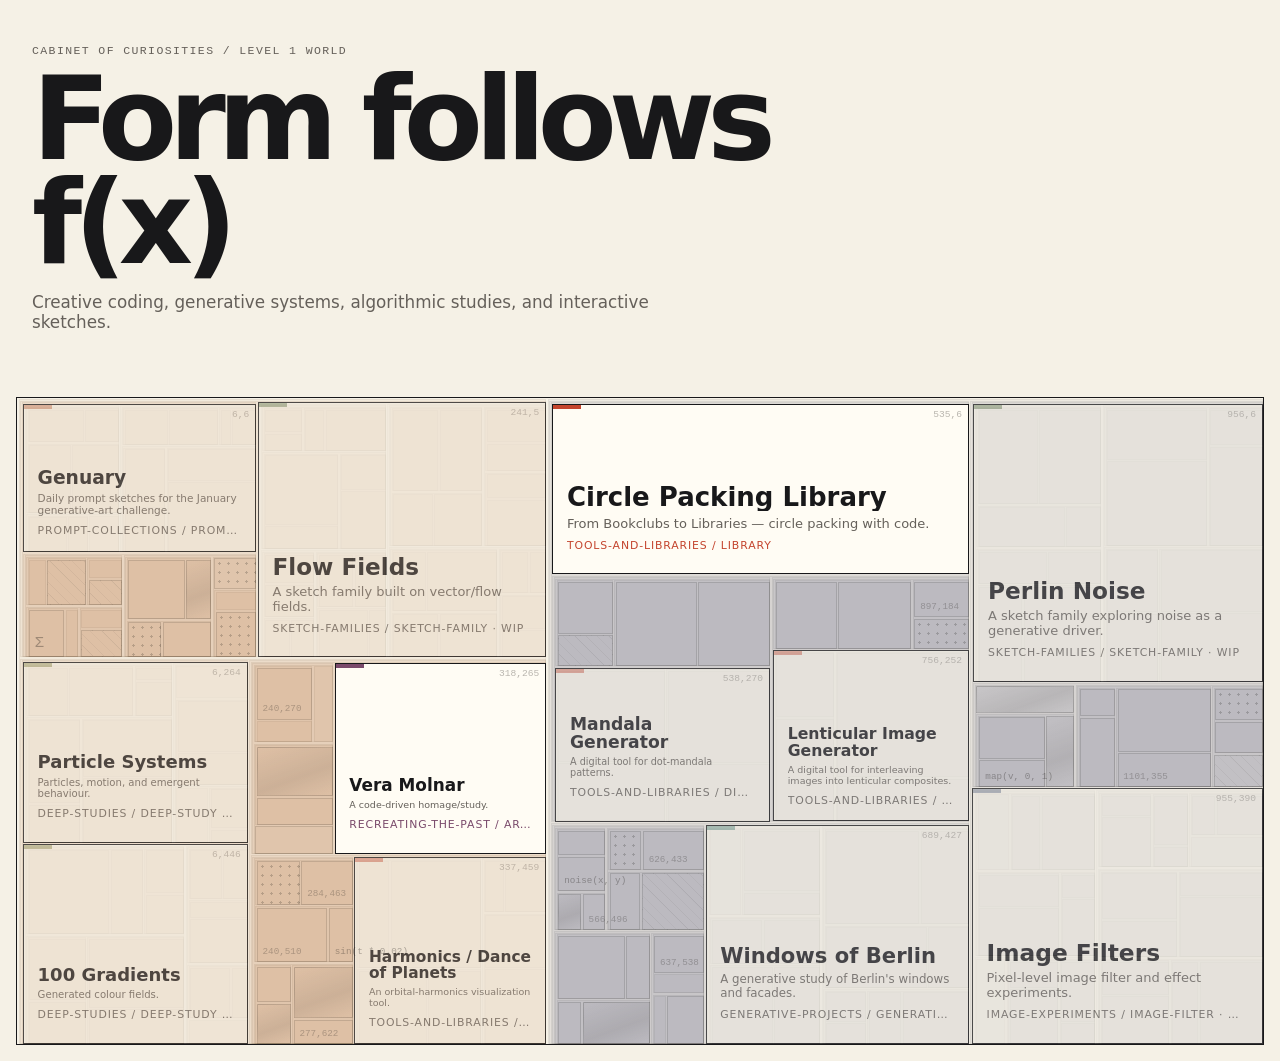
==== docs/index.html @ a290b2cf "fffx init" ====
<!DOCTYPE html>
<html lang="en">
<head>
  <meta charset="UTF-8" />
  <meta name="viewport" content="width=device-width, initial-scale=1.0" />
  <title>Form follows f(x)</title>
  <link rel="stylesheet" href="assets/css/landing.css" />
</head>
<body class="fffx-landing">
  <header class="site-header">
    <p class="eyebrow">Cabinet of Curiosities / Level 1 World</p>
    <h1>Form follows f(x)</h1>
    <p class="intro">
      Creative coding, generative systems, algorithmic studies, and interactive sketches.
    </p>
  </header>

  <main id="subdivision-field" aria-label="fffx project field"></main>

  <script type="module" src="assets/js/layout.js"></script>
</body>
</html>
---- docs/assets/css/landing.css ----
.fffx-landing {
  --bg: #f5f1e6;
  --ink: #18181a;
  --muted: #65605a;
  --line: rgba(20, 18, 14, 0.2);
  --line-soft: rgba(20, 18, 14, 0.09);
  --tile: #fffcf4;
  --accent: #c4452e;
  --filler-mark: rgba(24, 22, 18, 0.32);

  /* One muted accent hue per `section` value (see data.js). Tools &
     Libraries deliberately reuses --accent rather than getting its own
     hue, so the flagship tile keeps the original brand colour. */
  --accent-prompt-collections: #b85c38;
  --accent-deep-studies: #7a7d3c;
  --accent-recreating-the-past: #7a4a6b;
  --accent-tools-and-libraries: var(--accent);
  --accent-generative-projects: #3d7a6e;
  --accent-image-experiments: #4a5a7a;
  --accent-sketch-families: #4f6b3c;
  --accent-plotter-fabrication: #a8632f;
  --accent-code-to-objects: #8a4a3a;
  --accent-legacy-processing: #555f6b;

  margin: 0;
  background: var(--bg);
  color: var(--ink);
  font-family: system-ui, -apple-system, BlinkMacSystemFont, "Segoe UI", sans-serif;
}

.fffx-landing * {
  box-sizing: border-box;
}

/* ---------- header ---------- */

.fffx-landing .site-header {
  padding: 2rem;
  max-width: 880px;
}

.fffx-landing .eyebrow {
  font-family: "Courier New", monospace;
  text-transform: uppercase;
  letter-spacing: 0.12em;
  font-size: 0.72rem;
  color: var(--muted);
}

.fffx-landing h1 {
  margin: 0;
  font-size: clamp(3rem, 9vw, 8rem);
  line-height: 0.9;
  letter-spacing: -0.07em;
}

.fffx-landing .intro {
  max-width: 620px;
  font-size: 1.05rem;
  color: var(--muted);
}

/* ---------- the subdivision field ---------- */

.fffx-landing #subdivision-field {
  position: relative;
  margin: 1rem;
  min-height: 72vh;
  border: 1px solid var(--ink);
  overflow: hidden;
  background: var(--bg);
}

/* ---------- structure layer (the actual subdivision, drawn) ---------- */
/*
   One .fffx-struct div per non-root rect in the tree, root-to-leaf
   order, each inset a couple px from its own raw bounds. Because a
   child's inset bounds always sit inside its parent's, and elements are
   appended parent-before-child, the visible gap at every split shows the
   parent's (semi-transparent) fill underneath — that gap *is* the
   subdivision line. Background colour/alpha is set inline per rect in
   layout.js, not here, so depth-based darkening lives in JS, alongside
   the rect data it depends on.
*/
.fffx-landing .fffx-struct {
  position: absolute;
  pointer-events: none;
  border: 1px solid rgba(24, 22, 18, 0.05);
}

/* ---------- project tiles ---------- */

.fffx-landing .fffx-tile {
  position: absolute;
  display: flex;
  flex-direction: column;
  justify-content: flex-end;
  padding: 0.85rem;
  text-decoration: none;
  color: var(--ink);
  border: 1.5px solid var(--ink);
  background: var(--tile);
  overflow: hidden;
  transition: transform 180ms ease, background 180ms ease, border-width 120ms ease;
  --tile-accent: var(--accent);
}

/* data-section -> --tile-accent. One line per section value in data.js;
   anything unrecognised just falls back to --accent above. */
.fffx-landing .fffx-tile[data-section="prompt-collections"] { --tile-accent: var(--accent-prompt-collections); }
.fffx-landing .fffx-tile[data-section="deep-studies"] { --tile-accent: var(--accent-deep-studies); }
.fffx-landing .fffx-tile[data-section="recreating-the-past"] { --tile-accent: var(--accent-recreating-the-past); }
.fffx-landing .fffx-tile[data-section="tools-and-libraries"] { --tile-accent: var(--accent-tools-and-libraries); }
.fffx-landing .fffx-tile[data-section="generative-projects"] { --tile-accent: var(--accent-generative-projects); }
.fffx-landing .fffx-tile[data-section="image-experiments"] { --tile-accent: var(--accent-image-experiments); }
.fffx-landing .fffx-tile[data-section="sketch-families"] { --tile-accent: var(--accent-sketch-families); }
.fffx-landing .fffx-tile[data-section="plotter-fabrication"] { --tile-accent: var(--accent-plotter-fabrication); }
.fffx-landing .fffx-tile[data-section="code-to-objects"] { --tile-accent: var(--accent-code-to-objects); }
.fffx-landing .fffx-tile[data-section="legacy-processing"] { --tile-accent: var(--accent-legacy-processing); }

.fffx-landing .fffx-tile-tab {
  position: absolute;
  top: 0;
  left: 0;
  width: 28px;
  max-width: 38%;
  height: 4px;
  background: var(--tile-accent);
  z-index: 3;
}

.fffx-landing .fffx-tile::before {
  content: "";
  position: absolute;
  inset: 0;
  background-image: var(--thumb);
  background-size: cover;
  background-position: center;
  opacity: 0.22;
  filter: grayscale(1);
  transition: opacity 200ms ease;
}

.fffx-landing .fffx-tile:hover,
.fffx-landing .fffx-tile:focus-visible {
  transform: scale(1.015);
  background: white;
  border-width: 2.5px;
  z-index: 20;
}

.fffx-landing .fffx-tile:hover::before,
.fffx-landing .fffx-tile:focus-visible::before {
  opacity: 0.34;
}

.fffx-landing .fffx-tile:focus-visible {
  outline: 2px solid var(--accent);
  outline-offset: 3px;
}

/* status: "wip" de-emphasis: content that exists as a portal but isn't
   actually written yet. Still a real, clickable tile — just visually
   quieter, so it doesn't compete with finished content for attention.
   Signalled by line weight, not dashing: a thinner border at rest, and
   a smaller hover/focus jump than a live tile gets — see the live-tile
   border rule above (1.5px solid, jumping to 2.5px on hover) for the
   weights this is quieter than. */
.fffx-landing .fffx-tile--muted {
  border-width: 1px;
  background: var(--bg);
  opacity: 0.72;
}

.fffx-landing .fffx-tile--muted:hover,
.fffx-landing .fffx-tile--muted:focus-visible {
  border-width: 2px;
  opacity: 1;
  background: var(--tile);
}

.fffx-landing .fffx-tile--muted .fffx-tile-meta {
  color: var(--muted);
}

.fffx-landing .fffx-tile--muted .fffx-tile-tab {
  opacity: 0.5;
}

/* live-resubdivision hint: two hairlines that grow from the tile's
   center on hover, as if the algorithm just re-split this rectangle */
.fffx-landing .fffx-tile-split {
  position: absolute;
  z-index: 1;
  background: var(--line);
  transition: transform 220ms ease, opacity 220ms ease;
  opacity: 0;
}

.fffx-landing .fffx-tile-split-h {
  left: 0;
  right: 0;
  top: 50%;
  height: 1px;
  transform: scaleX(0);
}

.fffx-landing .fffx-tile-split-v {
  top: 0;
  bottom: 0;
  left: 50%;
  width: 1px;
  transform: scaleY(0);
}

.fffx-landing .fffx-tile:hover .fffx-tile-split,
.fffx-landing .fffx-tile:focus-visible .fffx-tile-split {
  opacity: 1;
}

.fffx-landing .fffx-tile:hover .fffx-tile-split-h,
.fffx-landing .fffx-tile:focus-visible .fffx-tile-split-h {
  transform: scaleX(1);
}

.fffx-landing .fffx-tile:hover .fffx-tile-split-v,
.fffx-landing .fffx-tile:focus-visible .fffx-tile-split-v {
  transform: scaleY(1);
}

.fffx-landing .fffx-tile-content {
  position: relative;
  z-index: 2;
}

.fffx-landing .fffx-tile h2 {
  margin: 0;
  /* --tile-title-size is set per-tile in layout.js from the tile's own
     rect width/height — falls back to a fixed size only if JS hasn't
     run (shouldn't happen, but degrades sanely). */
  font-size: var(--tile-title-size, 1.1rem);
  line-height: 1.05;
  /* Safety net, not the primary fix: even with tile-relative sizing,
     a long title in a small tile clamps to 2 lines with an ellipsis
     instead of silently overflowing past overflow:hidden. */
  display: -webkit-box;
  -webkit-box-orient: vertical;
  -webkit-line-clamp: 2;
  line-clamp: 2;
  overflow: hidden;
}

.fffx-landing .fffx-tile p {
  margin: 0.3rem 0 0;
  font-size: var(--tile-body-size, 0.82rem);
  color: var(--muted);
  display: -webkit-box;
  -webkit-box-orient: vertical;
  -webkit-line-clamp: 2;
  line-clamp: 2;
  overflow: hidden;
}

.fffx-landing .fffx-tile-meta {
  margin-top: 0.5rem;
  font-size: 0.68rem;
  text-transform: uppercase;
  letter-spacing: 0.08em;
  color: var(--tile-accent);
  white-space: nowrap;
  overflow: hidden;
  text-overflow: ellipsis;
}

.fffx-landing .fffx-tile-tags {
  position: relative;
  z-index: 2;
  list-style: none;
  display: flex;
  flex-wrap: wrap;
  gap: 0.3rem;
  margin: 0.5rem 0 0;
  padding: 0;
  max-height: 0;
  opacity: 0;
  overflow: hidden;
  transition: max-height 180ms ease, opacity 180ms ease;
}

.fffx-landing .fffx-tile:hover .fffx-tile-tags,
.fffx-landing .fffx-tile:focus-visible .fffx-tile-tags {
  max-height: 3rem;
  opacity: 1;
}

.fffx-landing .fffx-tile-tags li {
  font-family: "Courier New", monospace;
  font-size: 0.62rem;
  letter-spacing: 0.03em;
  color: var(--muted);
  border: 1px solid var(--line);
  padding: 0.05rem 0.35rem;
}

.fffx-landing .fffx-tile-coord {
  position: absolute;
  top: 4px;
  right: 6px;
  z-index: 2;
  font-family: "Courier New", monospace;
  font-size: 0.6rem;
  color: var(--muted);
  opacity: 0.45;
}

/* ---------- filler cells ---------- */

.fffx-landing .fffx-cell {
  position: absolute;
  border: 1px solid var(--line-soft);
  transition: background-position 600ms ease, opacity 300ms ease;
}

.fffx-landing .fffx-cell--plain {
  background: transparent;
}

.fffx-landing .fffx-cell--hatch {
  background-image: repeating-linear-gradient(
    45deg,
    transparent,
    transparent 7px,
    var(--line-soft) 8px
  );
}

.fffx-landing .fffx-cell--dots {
  background-image: radial-gradient(var(--line) 1px, transparent 1.4px);
  background-size: 9px 9px;
  background-position: 0 0;
}

.fffx-landing .fffx-cell--gradient {
  background-image: linear-gradient(
    160deg,
    transparent,
    var(--line-soft) 60%,
    transparent
  );
}

.fffx-landing .fffx-cell--glyph,
.fffx-landing .fffx-cell--code,
.fffx-landing .fffx-cell--coord {
  display: flex;
  align-items: flex-end;
  justify-content: flex-start;
  padding: 0.3rem;
}

.fffx-landing .fffx-cell-mark {
  font-family: "Courier New", monospace;
  color: var(--filler-mark);
  line-height: 1;
}

.fffx-landing .fffx-cell-glyph {
  font-size: 0.95rem;
}

.fffx-landing .fffx-cell-code {
  font-size: 0.58rem;
  letter-spacing: 0.01em;
  white-space: nowrap;
}

.fffx-landing .fffx-cell-coord {
  font-size: 0.58rem;
  opacity: 0.8;
}

.fffx-landing .fffx-cell:hover {
  background-position: 4px 3px;
}

/* ---------- responsive ---------- */

@media (max-width: 700px) {
  .fffx-landing .site-header {
    padding: 1.25rem;
  }

  .fffx-landing #subdivision-field {
    margin: 0.75rem;
    min-height: 120vh;
  }
}

.fffx-landing.fffx-is-mobile .fffx-cell {
  opacity: 0.6;
}

/* ---------- motion safety ---------- */

@media (prefers-reduced-motion: reduce) {
  .fffx-landing .fffx-tile,
  .fffx-landing .fffx-tile::before,
  .fffx-landing .fffx-tile-split,
  .fffx-landing .fffx-tile-tags,
  .fffx-landing .fffx-cell {
    transition: none;
  }
}
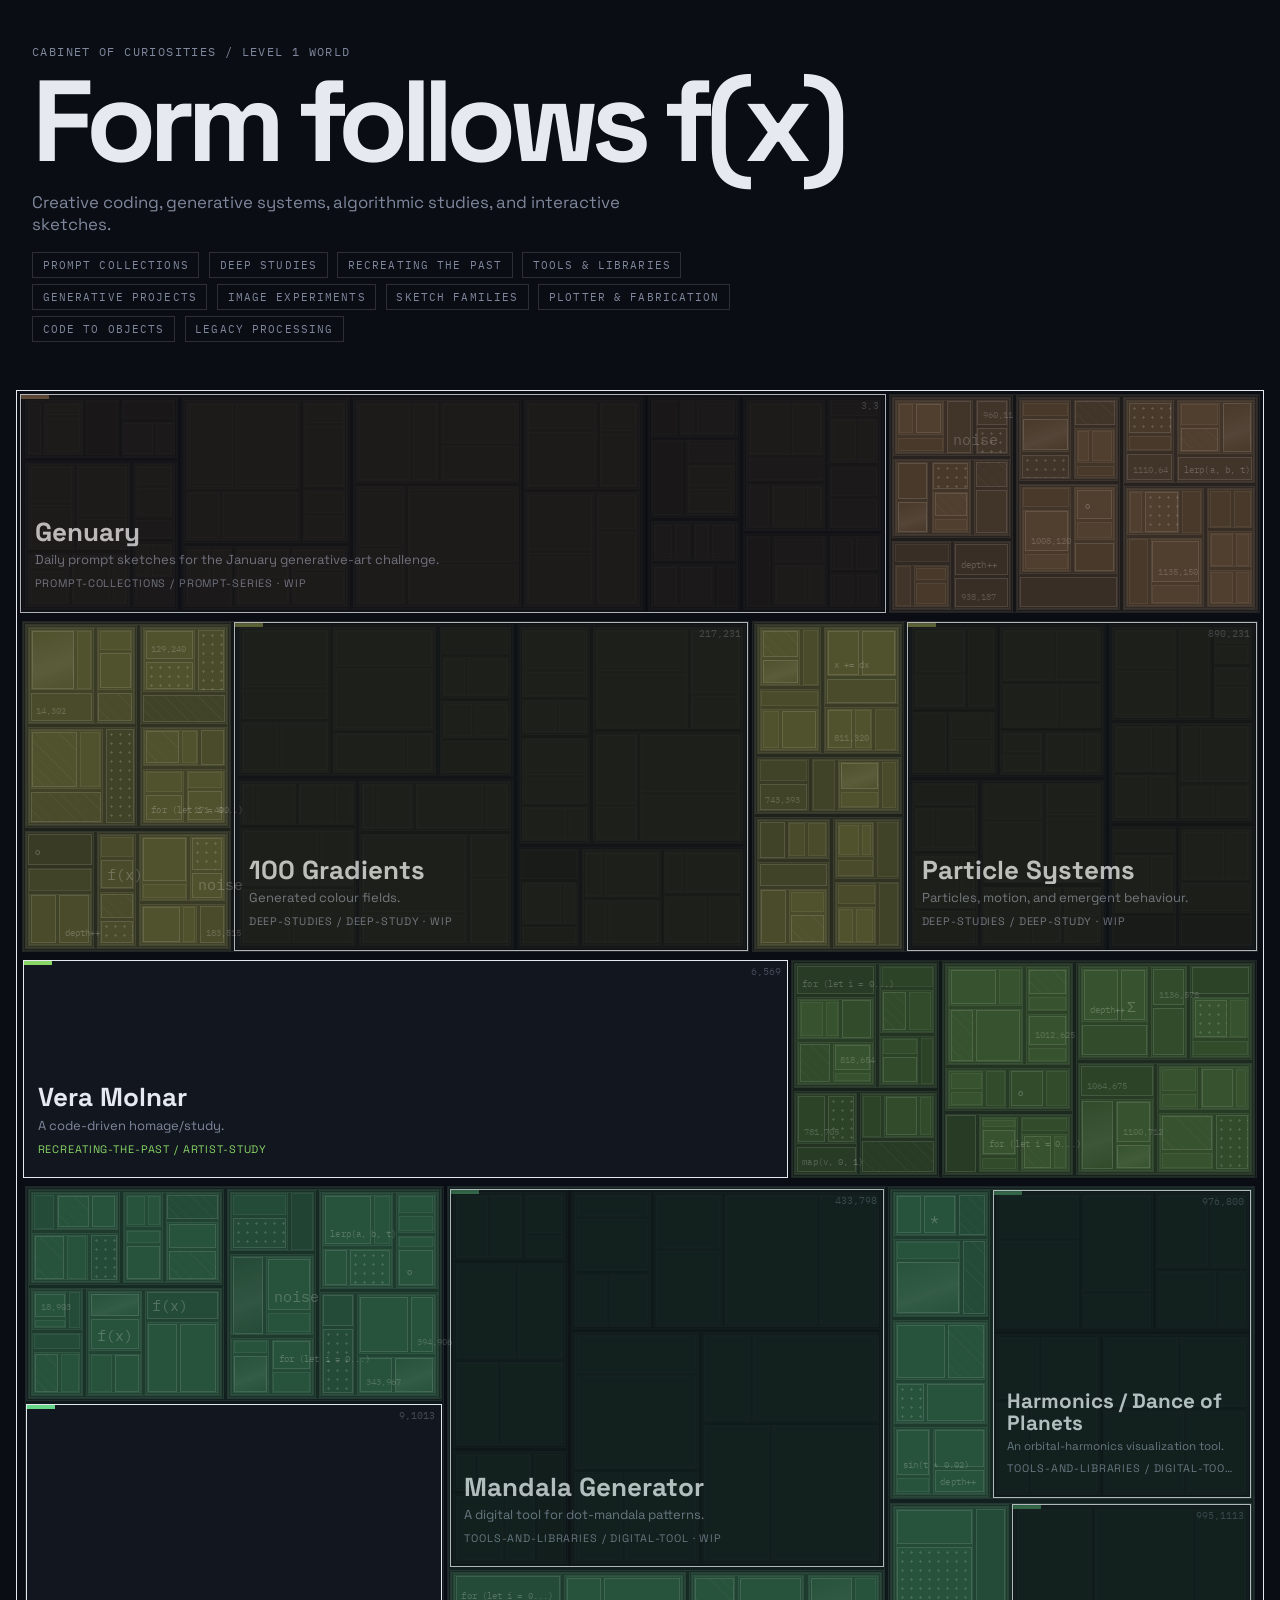
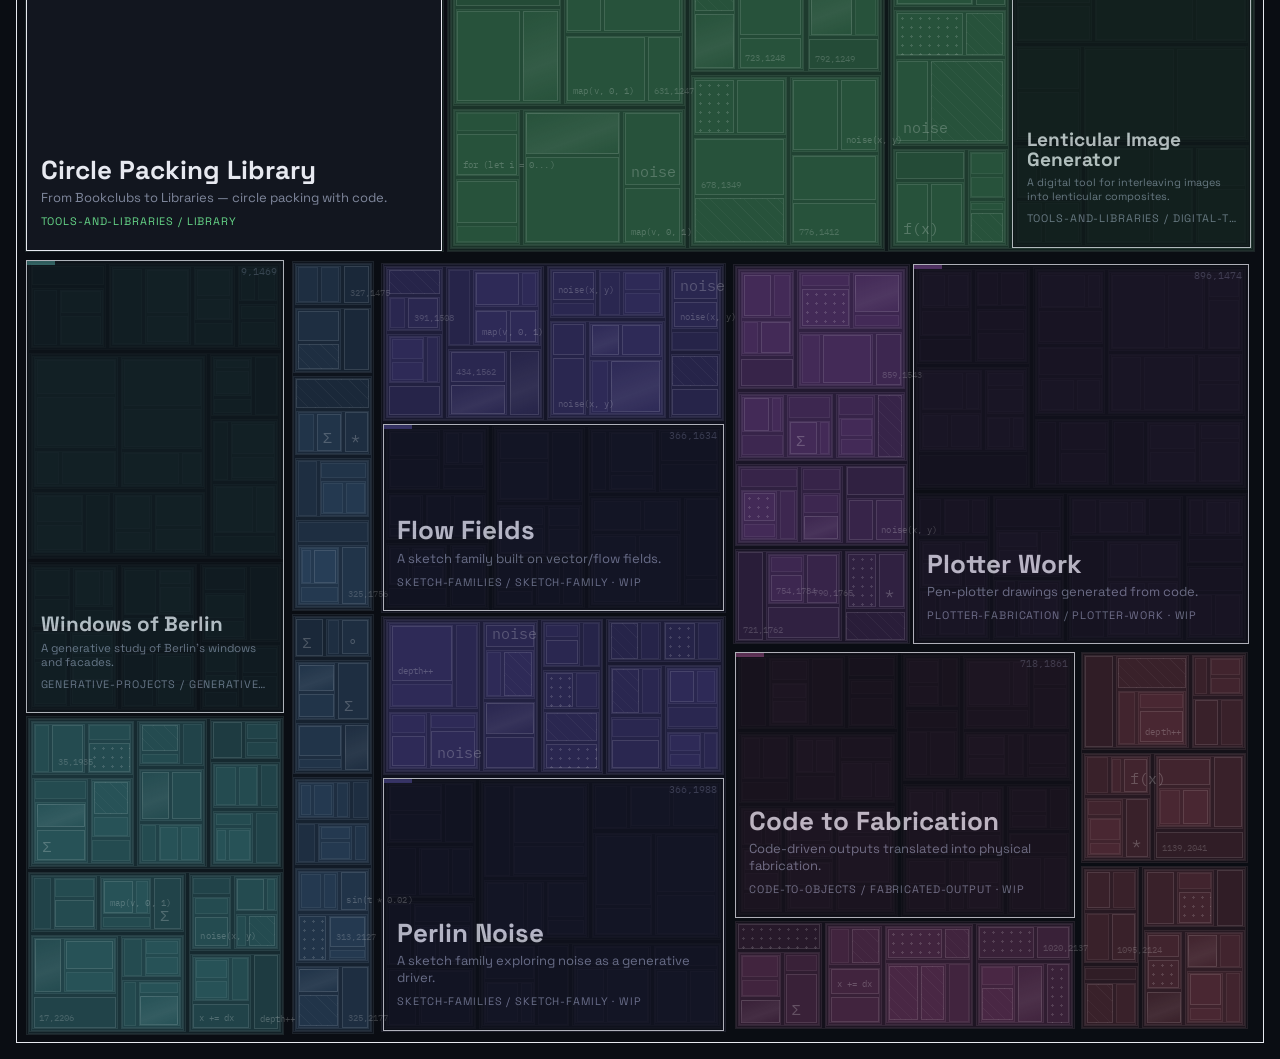
==== commit 16c02320: "v2 final execution - subdiv, colours, fonts working - ToDo : subdiv squarify and distribution needs " ====
--- a/docs/index.html
+++ b/docs/index.html
@@ -4,6 +4,9 @@
   <meta charset="UTF-8" />
   <meta name="viewport" content="width=device-width, initial-scale=1.0" />
   <title>Form follows f(x)</title>
+  <link rel="preconnect" href="https://fonts.googleapis.com" />
+  <link rel="preconnect" href="https://fonts.gstatic.com" crossorigin />
+  <link href="https://fonts.googleapis.com/css2?family=IBM+Plex+Mono:wght@400;500;700&family=Space+Grotesk:wght@300;400;500;700&display=swap" rel="stylesheet" />
   <link rel="stylesheet" href="assets/css/landing.css" />
 </head>
 <body class="fffx-landing">
@@ -13,6 +16,7 @@
     <p class="intro">
       Creative coding, generative systems, algorithmic studies, and interactive sketches.
     </p>
+    <nav class="fffx-section-menu" id="section-menu" aria-label="Jump to section"></nav>
   </header>
 
   <main id="subdivision-field" aria-label="fffx project field"></main>
--- a/docs/assets/css/landing.css
+++ b/docs/assets/css/landing.css
@@ -1,31 +1,55 @@
 .fffx-landing {
-  --bg: #f5f1e6;
-  --ink: #18181a;
-  --muted: #65605a;
-  --line: rgba(20, 18, 14, 0.2);
-  --line-soft: rgba(20, 18, 14, 0.09);
-  --tile: #fffcf4;
-  --accent: #c4452e;
-  --filler-mark: rgba(24, 22, 18, 0.32);
-
-  /* One muted accent hue per `section` value (see data.js). Tools &
-     Libraries deliberately reuses --accent rather than getting its own
-     hue, so the flagship tile keeps the original brand colour. */
-  --accent-prompt-collections: #b85c38;
-  --accent-deep-studies: #7a7d3c;
-  --accent-recreating-the-past: #7a4a6b;
-  --accent-tools-and-libraries: var(--accent);
-  --accent-generative-projects: #3d7a6e;
-  --accent-image-experiments: #4a5a7a;
-  --accent-sketch-families: #4f6b3c;
-  --accent-plotter-fabrication: #a8632f;
-  --accent-code-to-objects: #8a4a3a;
-  --accent-legacy-processing: #555f6b;
+  /* v2.0 dark + cyan palette. Token *names* are unchanged from v1.0
+     (DESIGN-SYSTEM.md/LANDING-PAGE-NOTES.md already document them) —
+     only the values flip from the v1.0 light-paper theme to this one.
+     --ink now holds light text/border colour (dark bg needs light ink,
+     not dark), --tile is a dark slate a touch lighter than --bg rather
+     than near-white, and --accent is reserved as the *single* saturated
+     colour on the page — cyan — used only for hover/focus states and as
+     the fallback tile accent, never as a section colour. */
+  --bg: #0a0d13;
+  --ink: #e7e9f0;
+  --muted: #7f879c;
+  --line: rgba(255, 255, 255, 0.14);
+  --line-soft: rgba(255, 255, 255, 0.06);
+  --tile: #12161f;
+  --tile-hover: #1b212c;
+  --accent: #00d4ff;
+  --filler-mark: rgba(255, 255, 255, 0.22);
+
+  /* One accent hue per `section` value (see data.js), all at matched
+     saturation/lightness (58%/62%) so no section reads as more or less
+     important than another by colour alone — only hue differs. Spaced
+     36° apart around the wheel, offset to avoid the ~175–205° band
+     where --accent's cyan sits, so no section hue gets confused with
+     the one global interactive accent. No section reuses --accent
+     (an earlier version special-cased Tools & Libraries to do that;
+     dropped now that --accent's role is strictly "the one cross-cutting
+     accent," not a section's brand colour). */
+  --accent-prompt-collections: hsl(30, 58%, 62%);
+  --accent-deep-studies: hsl(66, 58%, 62%);
+  --accent-recreating-the-past: hsl(102, 58%, 62%);
+  --accent-tools-and-libraries: hsl(138, 58%, 62%);
+  --accent-generative-projects: hsl(174, 58%, 62%);
+  --accent-image-experiments: hsl(210, 58%, 62%);
+  --accent-sketch-families: hsl(246, 58%, 62%);
+  --accent-plotter-fabrication: hsl(282, 58%, 62%);
+  --accent-code-to-objects: hsl(318, 58%, 62%);
+  --accent-legacy-processing: hsl(354, 58%, 62%);
+
+  /* v2.0 phase 6: primary text (headings, body, the section menu) moves
+     off the system-sans stack onto Space Grotesk; the mono *accent*
+     elements (eyebrow, coords, tags, filler marks — already isolated
+     via var(--font-mono) below) upgrade from "Courier New" to IBM Plex
+     Mono now that a webfont stylesheet is loaded anyway. Loaded in
+     index.html's <head>. */
+  --font-display: "Space Grotesk", system-ui, -apple-system, BlinkMacSystemFont, "Segoe UI", sans-serif;
+  --font-mono: "IBM Plex Mono", "Courier New", monospace;
 
   margin: 0;
   background: var(--bg);
   color: var(--ink);
-  font-family: system-ui, -apple-system, BlinkMacSystemFont, "Segoe UI", sans-serif;
+  font-family: var(--font-display);
 }
 
 .fffx-landing * {
@@ -40,7 +64,7 @@
 }
 
 .fffx-landing .eyebrow {
-  font-family: "Courier New", monospace;
+  font-family: var(--font-mono);
   text-transform: uppercase;
   letter-spacing: 0.12em;
   font-size: 0.72rem;
@@ -58,6 +82,34 @@
   max-width: 620px;
   font-size: 1.05rem;
   color: var(--muted);
+}
+
+/* ---------- section menu ---------- */
+
+.fffx-landing .fffx-section-menu {
+  display: flex;
+  flex-wrap: wrap;
+  gap: 0.4rem 0.6rem;
+  margin-top: 1.1rem;
+}
+
+.fffx-landing .fffx-section-menu button {
+  font-family: var(--font-mono);
+  font-size: 0.7rem;
+  text-transform: uppercase;
+  letter-spacing: 0.1em;
+  color: var(--muted);
+  background: none;
+  border: 1px solid var(--line);
+  padding: 0.3rem 0.6rem;
+  cursor: pointer;
+  transition: color 150ms ease, border-color 150ms ease;
+}
+
+.fffx-landing .fffx-section-menu button:hover,
+.fffx-landing .fffx-section-menu button:focus-visible {
+  color: var(--accent);
+  border-color: var(--accent);
 }
 
 /* ---------- the subdivision field ---------- */
@@ -85,7 +137,7 @@
 .fffx-landing .fffx-struct {
   position: absolute;
   pointer-events: none;
-  border: 1px solid rgba(24, 22, 18, 0.05);
+  border: 1px solid var(--line-soft);
 }
 
 /* ---------- project tiles ---------- */
@@ -144,7 +196,7 @@
 .fffx-landing .fffx-tile:hover,
 .fffx-landing .fffx-tile:focus-visible {
   transform: scale(1.015);
-  background: white;
+  background: var(--tile-hover);
   border-width: 2.5px;
   z-index: 20;
 }
@@ -187,8 +239,16 @@
   opacity: 0.5;
 }
 
-/* live-resubdivision hint: two hairlines that grow from the tile's
-   center on hover, as if the algorithm just re-split this rectangle */
+/* live-resubdivision hint: four hairlines that grow in from the tile's
+   own edges on hover, as if the algorithm just re-split this rectangle
+   — two verticals offset from the right edge, two horizontals offset
+   from the top edge, at k and 2k where k = 10% of the tile's shorter
+   dimension (--split-k, set per-tile in layout.js from rect.width/
+   rect.height, so the offsets scale with the tile rather than being a
+   fixed px value that would look right on one tile size and wrong on
+   another). Replaces an earlier version: a single cross of two lines
+   meeting at the tile's center — visually read as a generic "2x2 grid"
+   rather than a re-subdivision cue. */
 .fffx-landing .fffx-tile-split {
   position: absolute;
   z-index: 1;
@@ -197,20 +257,36 @@
   opacity: 0;
 }
 
-.fffx-landing .fffx-tile-split-h {
+.fffx-landing .fffx-tile-split-v1,
+.fffx-landing .fffx-tile-split-v2 {
+  top: 0;
+  bottom: 0;
+  width: 1px;
+  transform: scaleY(0);
+}
+
+.fffx-landing .fffx-tile-split-v1 {
+  right: var(--split-k, 10%);
+}
+
+.fffx-landing .fffx-tile-split-v2 {
+  right: calc(var(--split-k, 10%) * 2);
+}
+
+.fffx-landing .fffx-tile-split-h1,
+.fffx-landing .fffx-tile-split-h2 {
   left: 0;
   right: 0;
-  top: 50%;
   height: 1px;
   transform: scaleX(0);
 }
 
-.fffx-landing .fffx-tile-split-v {
-  top: 0;
-  bottom: 0;
-  left: 50%;
-  width: 1px;
-  transform: scaleY(0);
+.fffx-landing .fffx-tile-split-h1 {
+  top: var(--split-k, 10%);
+}
+
+.fffx-landing .fffx-tile-split-h2 {
+  top: calc(var(--split-k, 10%) * 2);
 }
 
 .fffx-landing .fffx-tile:hover .fffx-tile-split,
@@ -218,14 +294,18 @@
   opacity: 1;
 }
 
-.fffx-landing .fffx-tile:hover .fffx-tile-split-h,
-.fffx-landing .fffx-tile:focus-visible .fffx-tile-split-h {
+.fffx-landing .fffx-tile:hover .fffx-tile-split-v1,
+.fffx-landing .fffx-tile:hover .fffx-tile-split-v2,
+.fffx-landing .fffx-tile:focus-visible .fffx-tile-split-v1,
+.fffx-landing .fffx-tile:focus-visible .fffx-tile-split-v2 {
+  transform: scaleY(1);
+}
+
+.fffx-landing .fffx-tile:hover .fffx-tile-split-h1,
+.fffx-landing .fffx-tile:hover .fffx-tile-split-h2,
+.fffx-landing .fffx-tile:focus-visible .fffx-tile-split-h1,
+.fffx-landing .fffx-tile:focus-visible .fffx-tile-split-h2 {
   transform: scaleX(1);
-}
-
-.fffx-landing .fffx-tile:hover .fffx-tile-split-v,
-.fffx-landing .fffx-tile:focus-visible .fffx-tile-split-v {
-  transform: scaleY(1);
 }
 
 .fffx-landing .fffx-tile-content {
@@ -294,7 +374,7 @@
 }
 
 .fffx-landing .fffx-tile-tags li {
-  font-family: "Courier New", monospace;
+  font-family: var(--font-mono);
   font-size: 0.62rem;
   letter-spacing: 0.03em;
   color: var(--muted);
@@ -307,7 +387,7 @@
   top: 4px;
   right: 6px;
   z-index: 2;
-  font-family: "Courier New", monospace;
+  font-family: var(--font-mono);
   font-size: 0.6rem;
   color: var(--muted);
   opacity: 0.45;
@@ -359,7 +439,7 @@
 }
 
 .fffx-landing .fffx-cell-mark {
-  font-family: "Courier New", monospace;
+  font-family: var(--font-mono);
   color: var(--filler-mark);
   line-height: 1;
 }
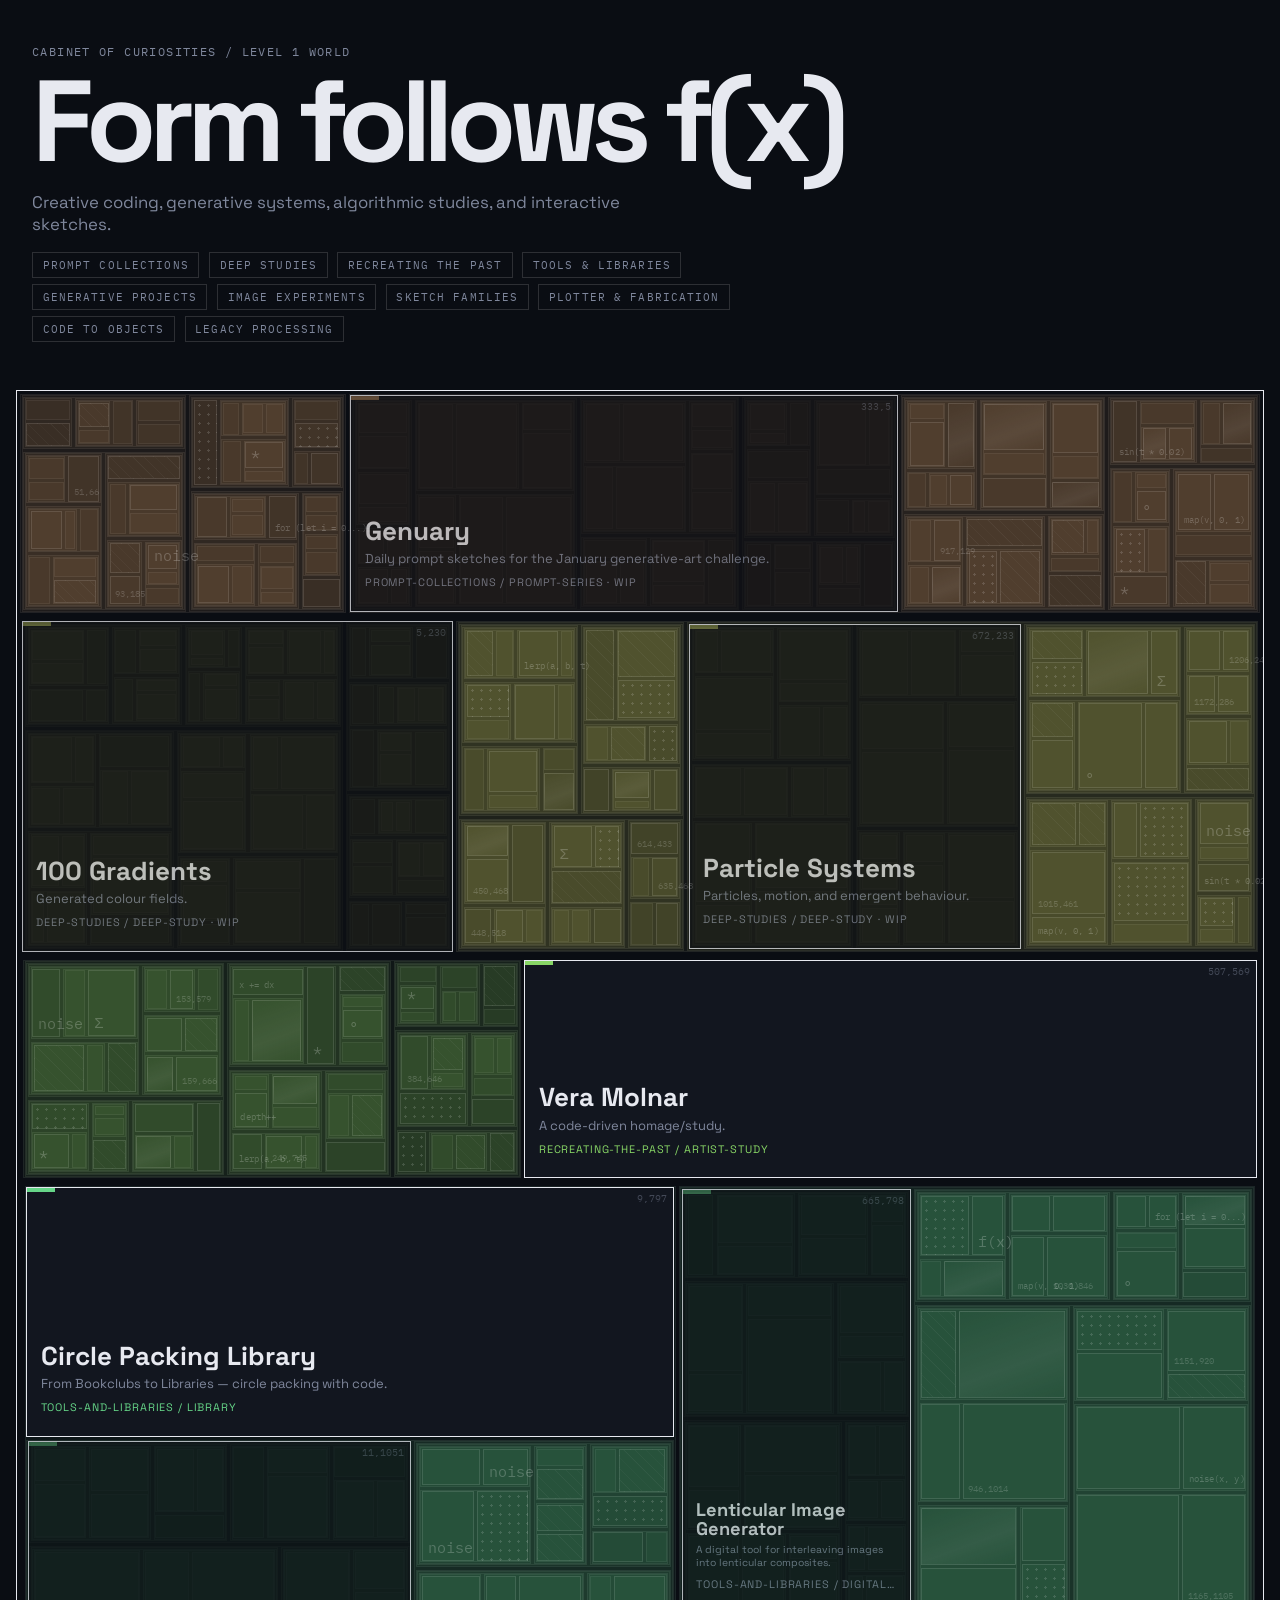
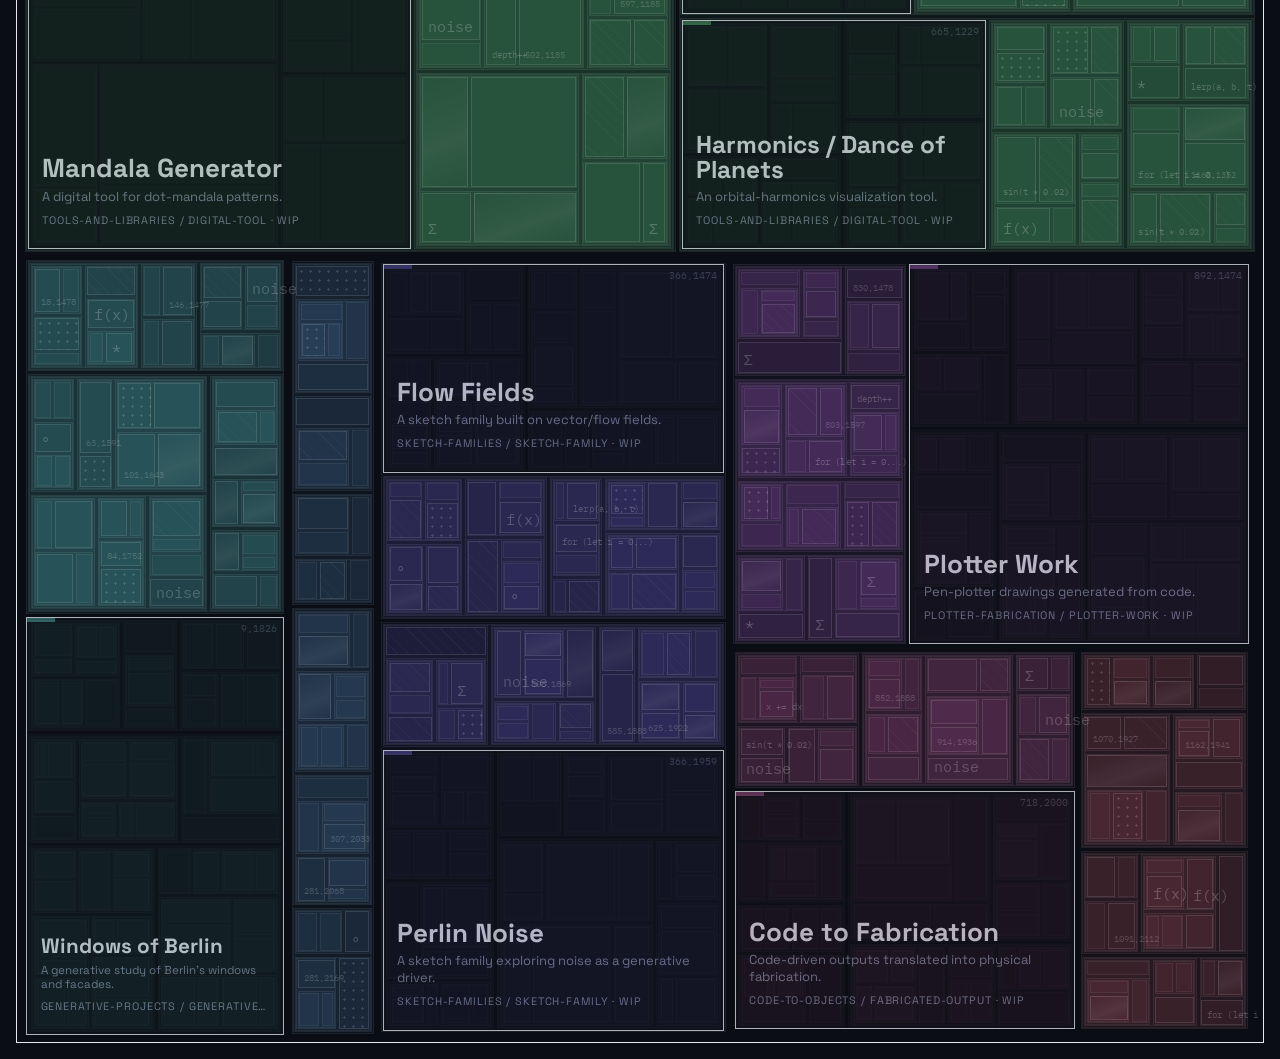
==== commit 91b1674e: "colour and type matching of mkdocs to v2" ====
--- a/docs/index.html
+++ b/docs/index.html
@@ -7,6 +7,7 @@
   <link rel="preconnect" href="https://fonts.googleapis.com" />
   <link rel="preconnect" href="https://fonts.gstatic.com" crossorigin />
   <link href="https://fonts.googleapis.com/css2?family=IBM+Plex+Mono:wght@400;500;700&family=Space+Grotesk:wght@300;400;500;700&display=swap" rel="stylesheet" />
+  <link rel="stylesheet" href="assets/css/tokens.css" />
   <link rel="stylesheet" href="assets/css/landing.css" />
 </head>
 <body class="fffx-landing">
--- a/docs/assets/css/tokens.css
+++ b/docs/assets/css/tokens.css
@@ -0,0 +1,25 @@
+/* Single source of truth for fffx's colour + font values, shared
+   between two otherwise-separate flows:
+   - the landing page (landing.css, loaded directly by index.html,
+     which bypasses MkDocs Material entirely)
+   - the rest of the site (stylesheets/fffx-material.css, loaded via
+     mkdocs.yml's extra_css, mapping these onto Material's own --md-*
+     variable names)
+   Change a value here once; both flows pick it up. Section accent hues
+   stay local to landing.css — they're a landing-page-only concept
+   (per-portal category colour), not used in Material's generic content
+   pages. */
+:root {
+  --fffx-bg: #0a0d13;
+  --fffx-ink: #e7e9f0;
+  --fffx-muted: #7f879c;
+  --fffx-line: rgba(255, 255, 255, 0.14);
+  --fffx-line-soft: rgba(255, 255, 255, 0.06);
+  --fffx-tile: #12161f;
+  --fffx-tile-hover: #1b212c;
+  --fffx-accent: #00d4ff;
+  --fffx-filler-mark: rgba(255, 255, 255, 0.22);
+
+  --fffx-font-display: "Space Grotesk", system-ui, -apple-system, BlinkMacSystemFont, "Segoe UI", sans-serif;
+  --fffx-font-mono: "IBM Plex Mono", "Courier New", monospace;
+}
--- a/docs/assets/css/landing.css
+++ b/docs/assets/css/landing.css
@@ -1,21 +1,24 @@
 .fffx-landing {
-  /* v2.0 dark + cyan palette. Token *names* are unchanged from v1.0
-     (DESIGN-SYSTEM.md/LANDING-PAGE-NOTES.md already document them) —
-     only the values flip from the v1.0 light-paper theme to this one.
-     --ink now holds light text/border colour (dark bg needs light ink,
-     not dark), --tile is a dark slate a touch lighter than --bg rather
-     than near-white, and --accent is reserved as the *single* saturated
+  /* v2.0 dark + cyan palette, sourced from tokens.css (loaded before
+     this file in index.html) rather than hardcoded here — tokens.css is
+     the single source of truth shared with the Material-side override
+     (stylesheets/fffx-material.css). Token *names* below are unchanged
+     from v1.0 (DESIGN-SYSTEM.md/LANDING-PAGE-NOTES.md already document
+     them); only where their values come from changed. --ink now holds
+     light text/border colour (dark bg needs light ink, not dark),
+     --tile is a dark slate a touch lighter than --bg rather than
+     near-white, and --accent is reserved as the *single* saturated
      colour on the page — cyan — used only for hover/focus states and as
      the fallback tile accent, never as a section colour. */
-  --bg: #0a0d13;
-  --ink: #e7e9f0;
-  --muted: #7f879c;
-  --line: rgba(255, 255, 255, 0.14);
-  --line-soft: rgba(255, 255, 255, 0.06);
-  --tile: #12161f;
-  --tile-hover: #1b212c;
-  --accent: #00d4ff;
-  --filler-mark: rgba(255, 255, 255, 0.22);
+  --bg: var(--fffx-bg);
+  --ink: var(--fffx-ink);
+  --muted: var(--fffx-muted);
+  --line: var(--fffx-line);
+  --line-soft: var(--fffx-line-soft);
+  --tile: var(--fffx-tile);
+  --tile-hover: var(--fffx-tile-hover);
+  --accent: var(--fffx-accent);
+  --filler-mark: var(--fffx-filler-mark);
 
   /* One accent hue per `section` value (see data.js), all at matched
      saturation/lightness (58%/62%) so no section reads as more or less
@@ -41,10 +44,9 @@
      off the system-sans stack onto Space Grotesk; the mono *accent*
      elements (eyebrow, coords, tags, filler marks — already isolated
      via var(--font-mono) below) upgrade from "Courier New" to IBM Plex
-     Mono now that a webfont stylesheet is loaded anyway. Loaded in
-     index.html's <head>. */
-  --font-display: "Space Grotesk", system-ui, -apple-system, BlinkMacSystemFont, "Segoe UI", sans-serif;
-  --font-mono: "IBM Plex Mono", "Courier New", monospace;
+     Mono. Also sourced from tokens.css now, not hardcoded here. */
+  --font-display: var(--fffx-font-display);
+  --font-mono: var(--fffx-font-mono);
 
   margin: 0;
   background: var(--bg);
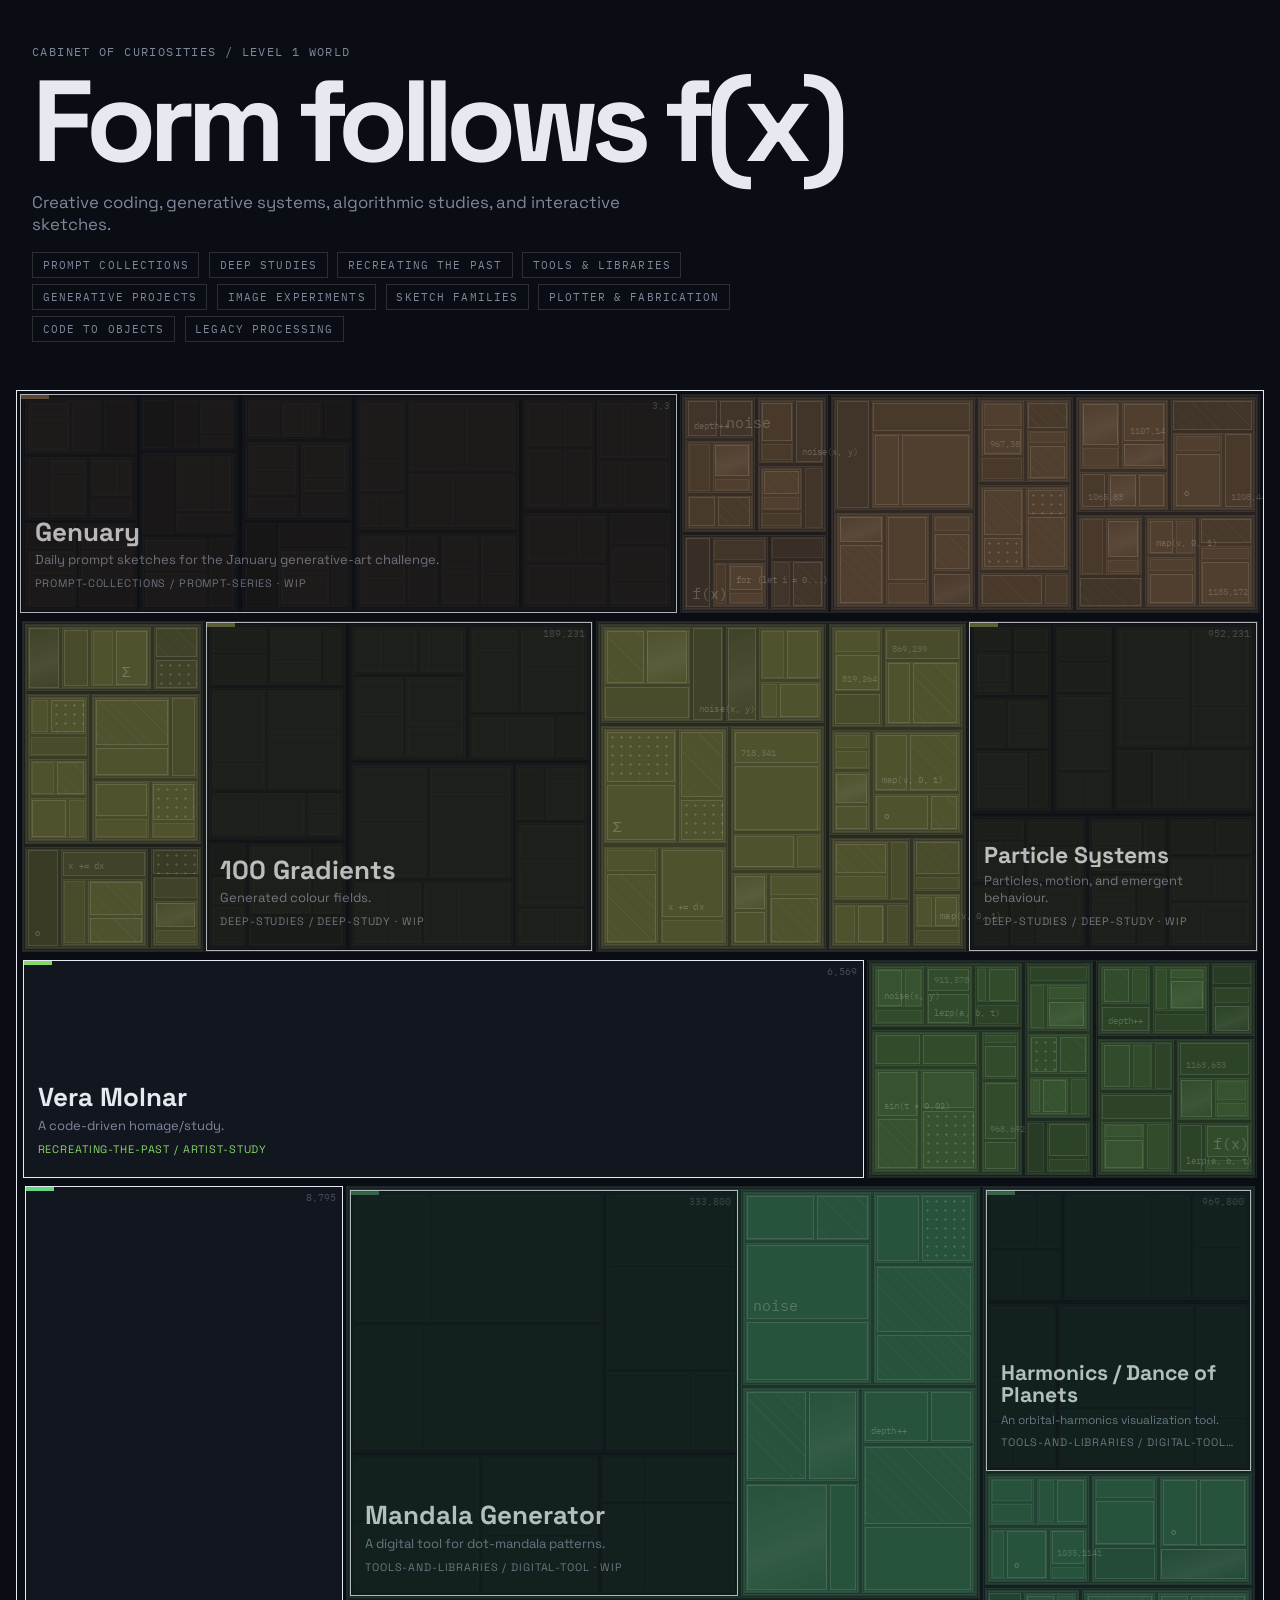
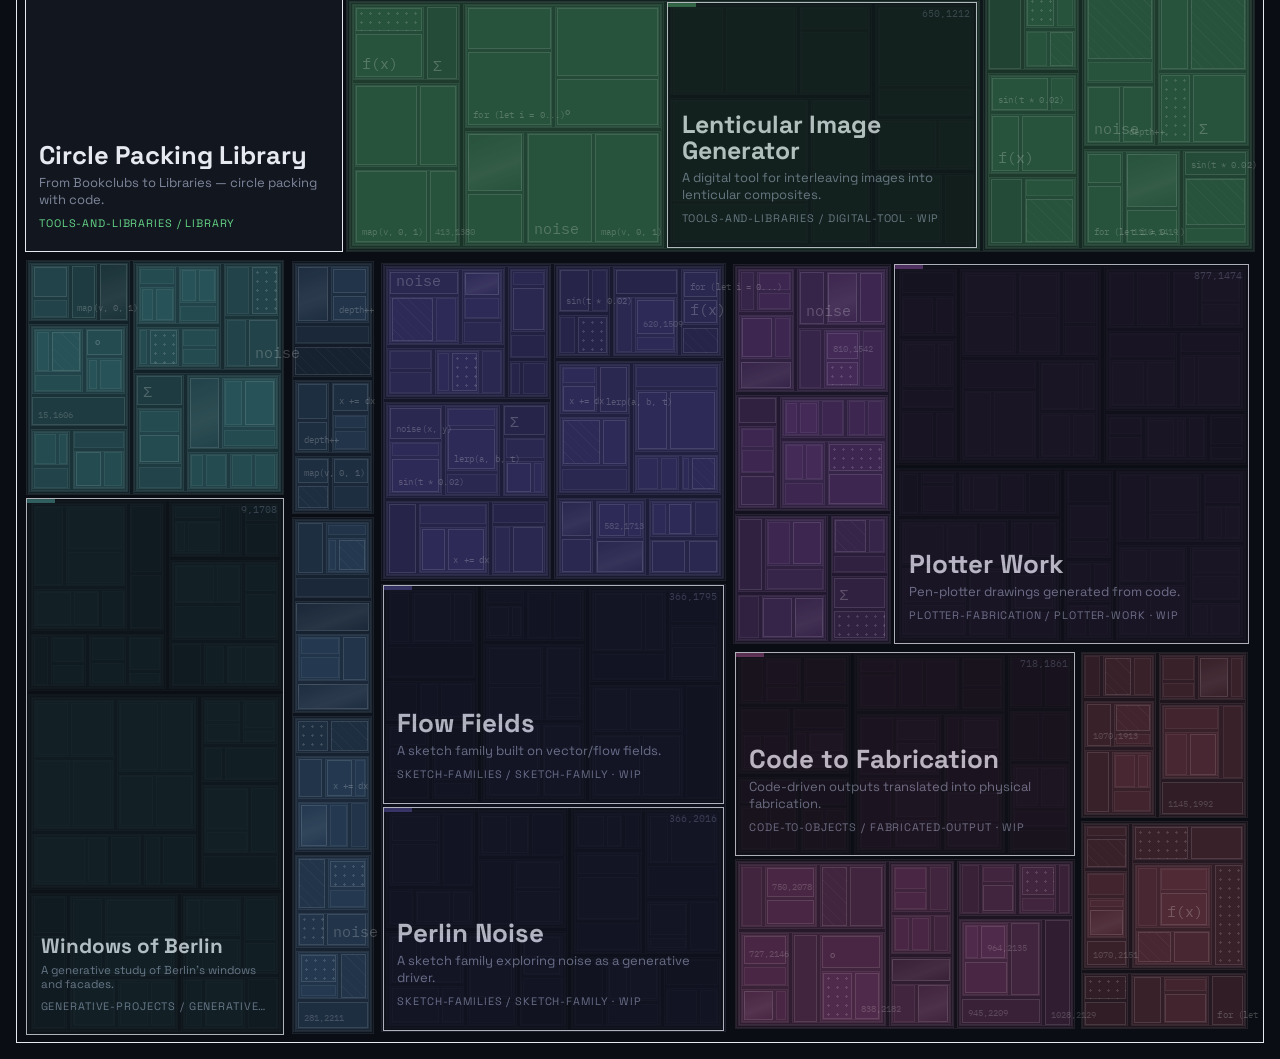
==== commit 0f5b2a83: "world normalization pass world-systems.md init" ====
--- a/docs/index.html
+++ b/docs/index.html
@@ -7,8 +7,8 @@
   <link rel="preconnect" href="https://fonts.googleapis.com" />
   <link rel="preconnect" href="https://fonts.gstatic.com" crossorigin />
   <link href="https://fonts.googleapis.com/css2?family=IBM+Plex+Mono:wght@400;500;700&family=Space+Grotesk:wght@300;400;500;700&display=swap" rel="stylesheet" />
-  <link rel="stylesheet" href="assets/css/tokens.css" />
-  <link rel="stylesheet" href="assets/css/landing.css" />
+  <link rel="stylesheet" href="assets/css/fffx-tokens.css" />
+  <link rel="stylesheet" href="assets/css/fffx-landing.css" />
 </head>
 <body class="fffx-landing">
   <header class="site-header">
--- a/docs/assets/css/fffx-tokens.css
+++ b/docs/assets/css/fffx-tokens.css
@@ -0,0 +1,25 @@
+/* Single source of truth for fffx's colour + font values, shared
+   between two otherwise-separate flows:
+   - the landing page (landing.css, loaded directly by index.html,
+     which bypasses MkDocs Material entirely)
+   - the rest of the site (stylesheets/fffx-material.css, loaded via
+     mkdocs.yml's extra_css, mapping these onto Material's own --md-*
+     variable names)
+   Change a value here once; both flows pick it up. Section accent hues
+   stay local to landing.css — they're a landing-page-only concept
+   (per-portal category colour), not used in Material's generic content
+   pages. */
+:root {
+  --fffx-bg: #0a0d13;
+  --fffx-ink: #e7e9f0;
+  --fffx-muted: #7f879c;
+  --fffx-line: rgba(255, 255, 255, 0.14);
+  --fffx-line-soft: rgba(255, 255, 255, 0.06);
+  --fffx-tile: #12161f;
+  --fffx-tile-hover: #1b212c;
+  --fffx-accent: #00d4ff;
+  --fffx-filler-mark: rgba(255, 255, 255, 0.22);
+
+  --fffx-font-display: "Space Grotesk", system-ui, -apple-system, BlinkMacSystemFont, "Segoe UI", sans-serif;
+  --fffx-font-mono: "IBM Plex Mono", "Courier New", monospace;
+}
--- a/docs/assets/css/fffx-landing.css
+++ b/docs/assets/css/fffx-landing.css
@@ -0,0 +1,495 @@
+.fffx-landing {
+  /* v2.0 dark + cyan palette, sourced from tokens.css (loaded before
+     this file in index.html) rather than hardcoded here — tokens.css is
+     the single source of truth shared with the Material-side override
+     (stylesheets/fffx-material.css). Token *names* below are unchanged
+     from v1.0 (DESIGN-SYSTEM.md/LANDING-PAGE-NOTES.md already document
+     them); only where their values come from changed. --ink now holds
+     light text/border colour (dark bg needs light ink, not dark),
+     --tile is a dark slate a touch lighter than --bg rather than
+     near-white, and --accent is reserved as the *single* saturated
+     colour on the page — cyan — used only for hover/focus states and as
+     the fallback tile accent, never as a section colour. */
+  --bg: var(--fffx-bg);
+  --ink: var(--fffx-ink);
+  --muted: var(--fffx-muted);
+  --line: var(--fffx-line);
+  --line-soft: var(--fffx-line-soft);
+  --tile: var(--fffx-tile);
+  --tile-hover: var(--fffx-tile-hover);
+  --accent: var(--fffx-accent);
+  --filler-mark: var(--fffx-filler-mark);
+
+  /* One accent hue per `section` value (see data.js), all at matched
+     saturation/lightness (58%/62%) so no section reads as more or less
+     important than another by colour alone — only hue differs. Spaced
+     36° apart around the wheel, offset to avoid the ~175–205° band
+     where --accent's cyan sits, so no section hue gets confused with
+     the one global interactive accent. No section reuses --accent
+     (an earlier version special-cased Tools & Libraries to do that;
+     dropped now that --accent's role is strictly "the one cross-cutting
+     accent," not a section's brand colour). */
+  --accent-prompt-collections: hsl(30, 58%, 62%);
+  --accent-deep-studies: hsl(66, 58%, 62%);
+  --accent-recreating-the-past: hsl(102, 58%, 62%);
+  --accent-tools-and-libraries: hsl(138, 58%, 62%);
+  --accent-generative-projects: hsl(174, 58%, 62%);
+  --accent-image-experiments: hsl(210, 58%, 62%);
+  --accent-sketch-families: hsl(246, 58%, 62%);
+  --accent-plotter-fabrication: hsl(282, 58%, 62%);
+  --accent-code-to-objects: hsl(318, 58%, 62%);
+  --accent-legacy-processing: hsl(354, 58%, 62%);
+
+  /* v2.0 phase 6: primary text (headings, body, the section menu) moves
+     off the system-sans stack onto Space Grotesk; the mono *accent*
+     elements (eyebrow, coords, tags, filler marks — already isolated
+     via var(--font-mono) below) upgrade from "Courier New" to IBM Plex
+     Mono. Also sourced from tokens.css now, not hardcoded here. */
+  --font-display: var(--fffx-font-display);
+  --font-mono: var(--fffx-font-mono);
+
+  margin: 0;
+  background: var(--bg);
+  color: var(--ink);
+  font-family: var(--font-display);
+}
+
+.fffx-landing * {
+  box-sizing: border-box;
+}
+
+/* ---------- header ---------- */
+
+.fffx-landing .site-header {
+  padding: 2rem;
+  max-width: 880px;
+}
+
+.fffx-landing .eyebrow {
+  font-family: var(--font-mono);
+  text-transform: uppercase;
+  letter-spacing: 0.12em;
+  font-size: 0.72rem;
+  color: var(--muted);
+}
+
+.fffx-landing h1 {
+  margin: 0;
+  font-size: clamp(3rem, 9vw, 8rem);
+  line-height: 0.9;
+  letter-spacing: -0.07em;
+}
+
+.fffx-landing .intro {
+  max-width: 620px;
+  font-size: 1.05rem;
+  color: var(--muted);
+}
+
+/* ---------- section menu ---------- */
+
+.fffx-landing .fffx-section-menu {
+  display: flex;
+  flex-wrap: wrap;
+  gap: 0.4rem 0.6rem;
+  margin-top: 1.1rem;
+}
+
+.fffx-landing .fffx-section-menu button {
+  font-family: var(--font-mono);
+  font-size: 0.7rem;
+  text-transform: uppercase;
+  letter-spacing: 0.1em;
+  color: var(--muted);
+  background: none;
+  border: 1px solid var(--line);
+  padding: 0.3rem 0.6rem;
+  cursor: pointer;
+  transition: color 150ms ease, border-color 150ms ease;
+}
+
+.fffx-landing .fffx-section-menu button:hover,
+.fffx-landing .fffx-section-menu button:focus-visible {
+  color: var(--accent);
+  border-color: var(--accent);
+}
+
+/* ---------- the subdivision field ---------- */
+
+.fffx-landing #subdivision-field {
+  position: relative;
+  margin: 1rem;
+  min-height: 72vh;
+  border: 1px solid var(--ink);
+  overflow: hidden;
+  background: var(--bg);
+}
+
+/* ---------- structure layer (the actual subdivision, drawn) ---------- */
+/*
+   One .fffx-struct div per non-root rect in the tree, root-to-leaf
+   order, each inset a couple px from its own raw bounds. Because a
+   child's inset bounds always sit inside its parent's, and elements are
+   appended parent-before-child, the visible gap at every split shows the
+   parent's (semi-transparent) fill underneath — that gap *is* the
+   subdivision line. Background colour/alpha is set inline per rect in
+   layout.js, not here, so depth-based darkening lives in JS, alongside
+   the rect data it depends on.
+*/
+.fffx-landing .fffx-struct {
+  position: absolute;
+  pointer-events: none;
+  border: 1px solid var(--line-soft);
+}
+
+/* ---------- project tiles ---------- */
+
+.fffx-landing .fffx-tile {
+  position: absolute;
+  display: flex;
+  flex-direction: column;
+  justify-content: flex-end;
+  padding: 0.85rem;
+  text-decoration: none;
+  color: var(--ink);
+  border: 1.5px solid var(--ink);
+  background: var(--tile);
+  overflow: hidden;
+  transition: transform 180ms ease, background 180ms ease, border-width 120ms ease;
+  --tile-accent: var(--accent);
+}
+
+/* data-section -> --tile-accent. One line per section value in data.js;
+   anything unrecognised just falls back to --accent above. */
+.fffx-landing .fffx-tile[data-section="prompt-collections"] { --tile-accent: var(--accent-prompt-collections); }
+.fffx-landing .fffx-tile[data-section="deep-studies"] { --tile-accent: var(--accent-deep-studies); }
+.fffx-landing .fffx-tile[data-section="recreating-the-past"] { --tile-accent: var(--accent-recreating-the-past); }
+.fffx-landing .fffx-tile[data-section="tools-and-libraries"] { --tile-accent: var(--accent-tools-and-libraries); }
+.fffx-landing .fffx-tile[data-section="generative-projects"] { --tile-accent: var(--accent-generative-projects); }
+.fffx-landing .fffx-tile[data-section="image-experiments"] { --tile-accent: var(--accent-image-experiments); }
+.fffx-landing .fffx-tile[data-section="sketch-families"] { --tile-accent: var(--accent-sketch-families); }
+.fffx-landing .fffx-tile[data-section="plotter-fabrication"] { --tile-accent: var(--accent-plotter-fabrication); }
+.fffx-landing .fffx-tile[data-section="code-to-objects"] { --tile-accent: var(--accent-code-to-objects); }
+.fffx-landing .fffx-tile[data-section="legacy-processing"] { --tile-accent: var(--accent-legacy-processing); }
+
+.fffx-landing .fffx-tile-tab {
+  position: absolute;
+  top: 0;
+  left: 0;
+  width: 28px;
+  max-width: 38%;
+  height: 4px;
+  background: var(--tile-accent);
+  z-index: 3;
+}
+
+.fffx-landing .fffx-tile::before {
+  content: "";
+  position: absolute;
+  inset: 0;
+  background-image: var(--thumb);
+  background-size: cover;
+  background-position: center;
+  opacity: 0.22;
+  filter: grayscale(1);
+  transition: opacity 200ms ease;
+}
+
+.fffx-landing .fffx-tile:hover,
+.fffx-landing .fffx-tile:focus-visible {
+  transform: scale(1.015);
+  background: var(--tile-hover);
+  border-width: 2.5px;
+  z-index: 20;
+}
+
+.fffx-landing .fffx-tile:hover::before,
+.fffx-landing .fffx-tile:focus-visible::before {
+  opacity: 0.34;
+}
+
+.fffx-landing .fffx-tile:focus-visible {
+  outline: 2px solid var(--accent);
+  outline-offset: 3px;
+}
+
+/* status: "wip" de-emphasis: content that exists as a portal but isn't
+   actually written yet. Still a real, clickable tile — just visually
+   quieter, so it doesn't compete with finished content for attention.
+   Signalled by line weight, not dashing: a thinner border at rest, and
+   a smaller hover/focus jump than a live tile gets — see the live-tile
+   border rule above (1.5px solid, jumping to 2.5px on hover) for the
+   weights this is quieter than. */
+.fffx-landing .fffx-tile--muted {
+  border-width: 1px;
+  background: var(--bg);
+  opacity: 0.72;
+}
+
+.fffx-landing .fffx-tile--muted:hover,
+.fffx-landing .fffx-tile--muted:focus-visible {
+  border-width: 2px;
+  opacity: 1;
+  background: var(--tile);
+}
+
+.fffx-landing .fffx-tile--muted .fffx-tile-meta {
+  color: var(--muted);
+}
+
+.fffx-landing .fffx-tile--muted .fffx-tile-tab {
+  opacity: 0.5;
+}
+
+/* live-resubdivision hint: four hairlines that grow in from the tile's
+   own edges on hover, as if the algorithm just re-split this rectangle
+   — two verticals offset from the right edge, two horizontals offset
+   from the top edge, at k and 2k where k = 10% of the tile's shorter
+   dimension (--split-k, set per-tile in layout.js from rect.width/
+   rect.height, so the offsets scale with the tile rather than being a
+   fixed px value that would look right on one tile size and wrong on
+   another). Replaces an earlier version: a single cross of two lines
+   meeting at the tile's center — visually read as a generic "2x2 grid"
+   rather than a re-subdivision cue. */
+.fffx-landing .fffx-tile-split {
+  position: absolute;
+  z-index: 1;
+  background: var(--line);
+  transition: transform 220ms ease, opacity 220ms ease;
+  opacity: 0;
+}
+
+.fffx-landing .fffx-tile-split-v1,
+.fffx-landing .fffx-tile-split-v2 {
+  top: 0;
+  bottom: 0;
+  width: 1px;
+  transform: scaleY(0);
+}
+
+.fffx-landing .fffx-tile-split-v1 {
+  right: var(--split-k, 10%);
+}
+
+.fffx-landing .fffx-tile-split-v2 {
+  right: calc(var(--split-k, 10%) * 2);
+}
+
+.fffx-landing .fffx-tile-split-h1,
+.fffx-landing .fffx-tile-split-h2 {
+  left: 0;
+  right: 0;
+  height: 1px;
+  transform: scaleX(0);
+}
+
+.fffx-landing .fffx-tile-split-h1 {
+  top: var(--split-k, 10%);
+}
+
+.fffx-landing .fffx-tile-split-h2 {
+  top: calc(var(--split-k, 10%) * 2);
+}
+
+.fffx-landing .fffx-tile:hover .fffx-tile-split,
+.fffx-landing .fffx-tile:focus-visible .fffx-tile-split {
+  opacity: 1;
+}
+
+.fffx-landing .fffx-tile:hover .fffx-tile-split-v1,
+.fffx-landing .fffx-tile:hover .fffx-tile-split-v2,
+.fffx-landing .fffx-tile:focus-visible .fffx-tile-split-v1,
+.fffx-landing .fffx-tile:focus-visible .fffx-tile-split-v2 {
+  transform: scaleY(1);
+}
+
+.fffx-landing .fffx-tile:hover .fffx-tile-split-h1,
+.fffx-landing .fffx-tile:hover .fffx-tile-split-h2,
+.fffx-landing .fffx-tile:focus-visible .fffx-tile-split-h1,
+.fffx-landing .fffx-tile:focus-visible .fffx-tile-split-h2 {
+  transform: scaleX(1);
+}
+
+.fffx-landing .fffx-tile-content {
+  position: relative;
+  z-index: 2;
+}
+
+.fffx-landing .fffx-tile h2 {
+  margin: 0;
+  /* --tile-title-size is set per-tile in layout.js from the tile's own
+     rect width/height — falls back to a fixed size only if JS hasn't
+     run (shouldn't happen, but degrades sanely). */
+  font-size: var(--tile-title-size, 1.1rem);
+  line-height: 1.05;
+  /* Safety net, not the primary fix: even with tile-relative sizing,
+     a long title in a small tile clamps to 2 lines with an ellipsis
+     instead of silently overflowing past overflow:hidden. */
+  display: -webkit-box;
+  -webkit-box-orient: vertical;
+  -webkit-line-clamp: 2;
+  line-clamp: 2;
+  overflow: hidden;
+}
+
+.fffx-landing .fffx-tile p {
+  margin: 0.3rem 0 0;
+  font-size: var(--tile-body-size, 0.82rem);
+  color: var(--muted);
+  display: -webkit-box;
+  -webkit-box-orient: vertical;
+  -webkit-line-clamp: 2;
+  line-clamp: 2;
+  overflow: hidden;
+}
+
+.fffx-landing .fffx-tile-meta {
+  margin-top: 0.5rem;
+  font-size: 0.68rem;
+  text-transform: uppercase;
+  letter-spacing: 0.08em;
+  color: var(--tile-accent);
+  white-space: nowrap;
+  overflow: hidden;
+  text-overflow: ellipsis;
+}
+
+.fffx-landing .fffx-tile-tags {
+  position: relative;
+  z-index: 2;
+  list-style: none;
+  display: flex;
+  flex-wrap: wrap;
+  gap: 0.3rem;
+  margin: 0.5rem 0 0;
+  padding: 0;
+  max-height: 0;
+  opacity: 0;
+  overflow: hidden;
+  transition: max-height 180ms ease, opacity 180ms ease;
+}
+
+.fffx-landing .fffx-tile:hover .fffx-tile-tags,
+.fffx-landing .fffx-tile:focus-visible .fffx-tile-tags {
+  max-height: 3rem;
+  opacity: 1;
+}
+
+.fffx-landing .fffx-tile-tags li {
+  font-family: var(--font-mono);
+  font-size: 0.62rem;
+  letter-spacing: 0.03em;
+  color: var(--muted);
+  border: 1px solid var(--line);
+  padding: 0.05rem 0.35rem;
+}
+
+.fffx-landing .fffx-tile-coord {
+  position: absolute;
+  top: 4px;
+  right: 6px;
+  z-index: 2;
+  font-family: var(--font-mono);
+  font-size: 0.6rem;
+  color: var(--muted);
+  opacity: 0.45;
+}
+
+/* ---------- filler cells ---------- */
+
+.fffx-landing .fffx-cell {
+  position: absolute;
+  border: 1px solid var(--line-soft);
+  transition: background-position 600ms ease, opacity 300ms ease;
+}
+
+.fffx-landing .fffx-cell--plain {
+  background: transparent;
+}
+
+.fffx-landing .fffx-cell--hatch {
+  background-image: repeating-linear-gradient(
+    45deg,
+    transparent,
+    transparent 7px,
+    var(--line-soft) 8px
+  );
+}
+
+.fffx-landing .fffx-cell--dots {
+  background-image: radial-gradient(var(--line) 1px, transparent 1.4px);
+  background-size: 9px 9px;
+  background-position: 0 0;
+}
+
+.fffx-landing .fffx-cell--gradient {
+  background-image: linear-gradient(
+    160deg,
+    transparent,
+    var(--line-soft) 60%,
+    transparent
+  );
+}
+
+.fffx-landing .fffx-cell--glyph,
+.fffx-landing .fffx-cell--code,
+.fffx-landing .fffx-cell--coord {
+  display: flex;
+  align-items: flex-end;
+  justify-content: flex-start;
+  padding: 0.3rem;
+}
+
+.fffx-landing .fffx-cell-mark {
+  font-family: var(--font-mono);
+  color: var(--filler-mark);
+  line-height: 1;
+}
+
+.fffx-landing .fffx-cell-glyph {
+  font-size: 0.95rem;
+}
+
+.fffx-landing .fffx-cell-code {
+  font-size: 0.58rem;
+  letter-spacing: 0.01em;
+  white-space: nowrap;
+}
+
+.fffx-landing .fffx-cell-coord {
+  font-size: 0.58rem;
+  opacity: 0.8;
+}
+
+.fffx-landing .fffx-cell:hover {
+  background-position: 4px 3px;
+}
+
+/* ---------- responsive ---------- */
+
+@media (max-width: 700px) {
+  .fffx-landing .site-header {
+    padding: 1.25rem;
+  }
+
+  .fffx-landing #subdivision-field {
+    margin: 0.75rem;
+    min-height: 120vh;
+  }
+}
+
+.fffx-landing.fffx-is-mobile .fffx-cell {
+  opacity: 0.6;
+}
+
+/* ---------- motion safety ---------- */
+
+@media (prefers-reduced-motion: reduce) {
+  .fffx-landing .fffx-tile,
+  .fffx-landing .fffx-tile::before,
+  .fffx-landing .fffx-tile-split,
+  .fffx-landing .fffx-tile-tags,
+  .fffx-landing .fffx-cell {
+    transition: none;
+  }
+}
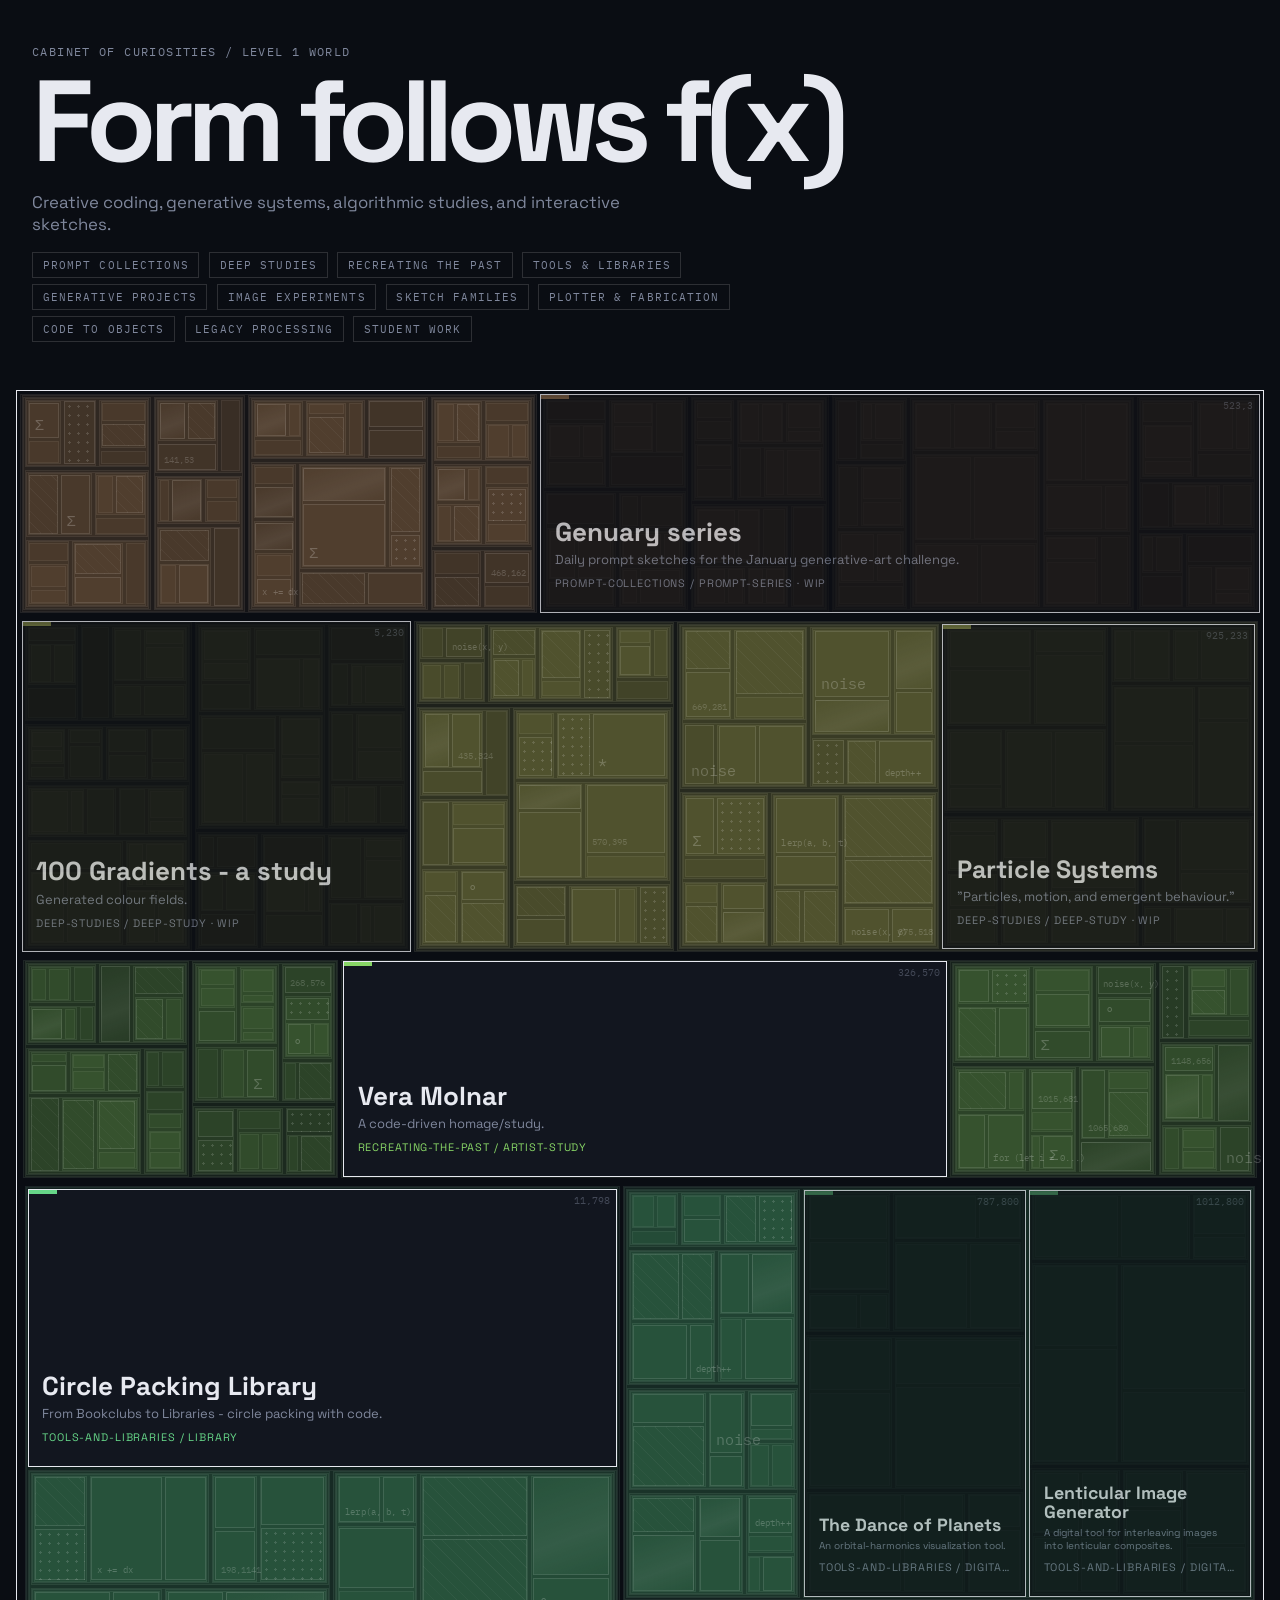
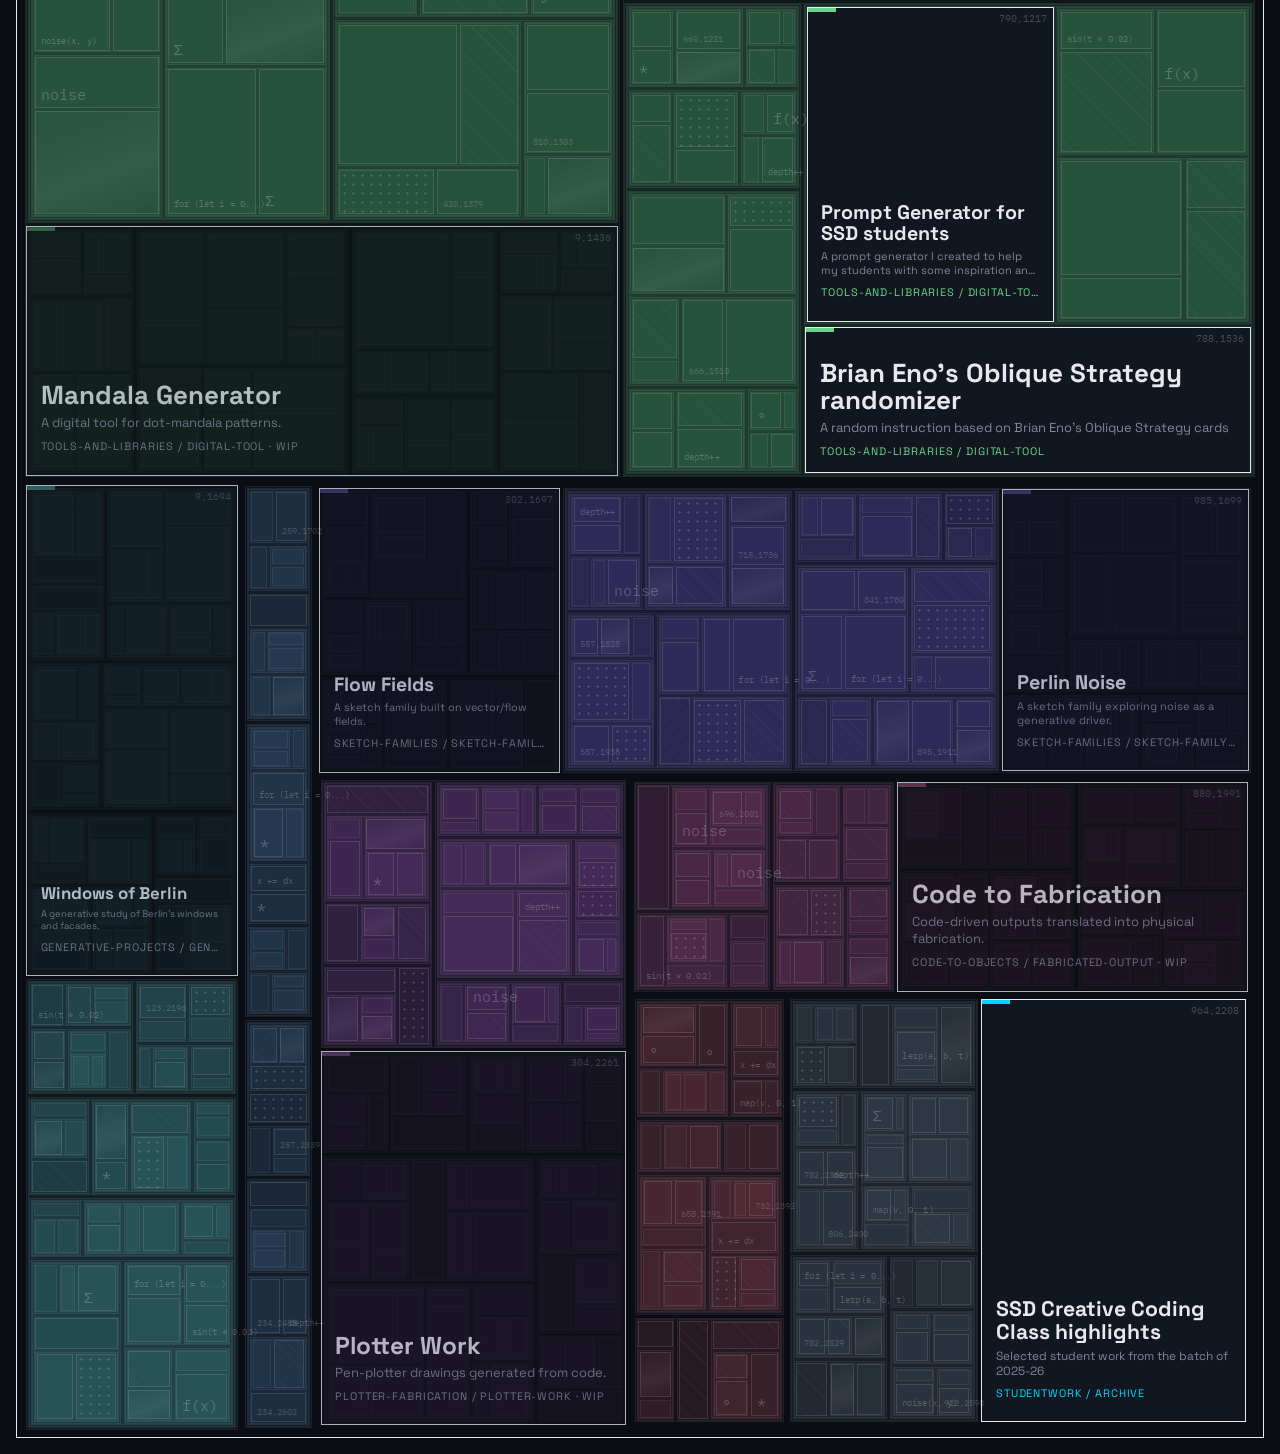
==== commit e743049d: "adding TSV interface, normalizing naming conventions and bug tweaks" ====
--- a/docs/index.html
+++ b/docs/index.html
@@ -22,6 +22,8 @@
 
   <main id="subdivision-field" aria-label="fffx project field"></main>
 
-  <script type="module" src="assets/js/layout.js"></script>
+  <script type="module" src="assets/js/fffx-data.js"></script>
+  <script type="module" src="assets/js/fffx-generated-content.js"></script>
+  <script type="module" src="assets/js/fffx-layout.js"></script>
 </body>
 </html>
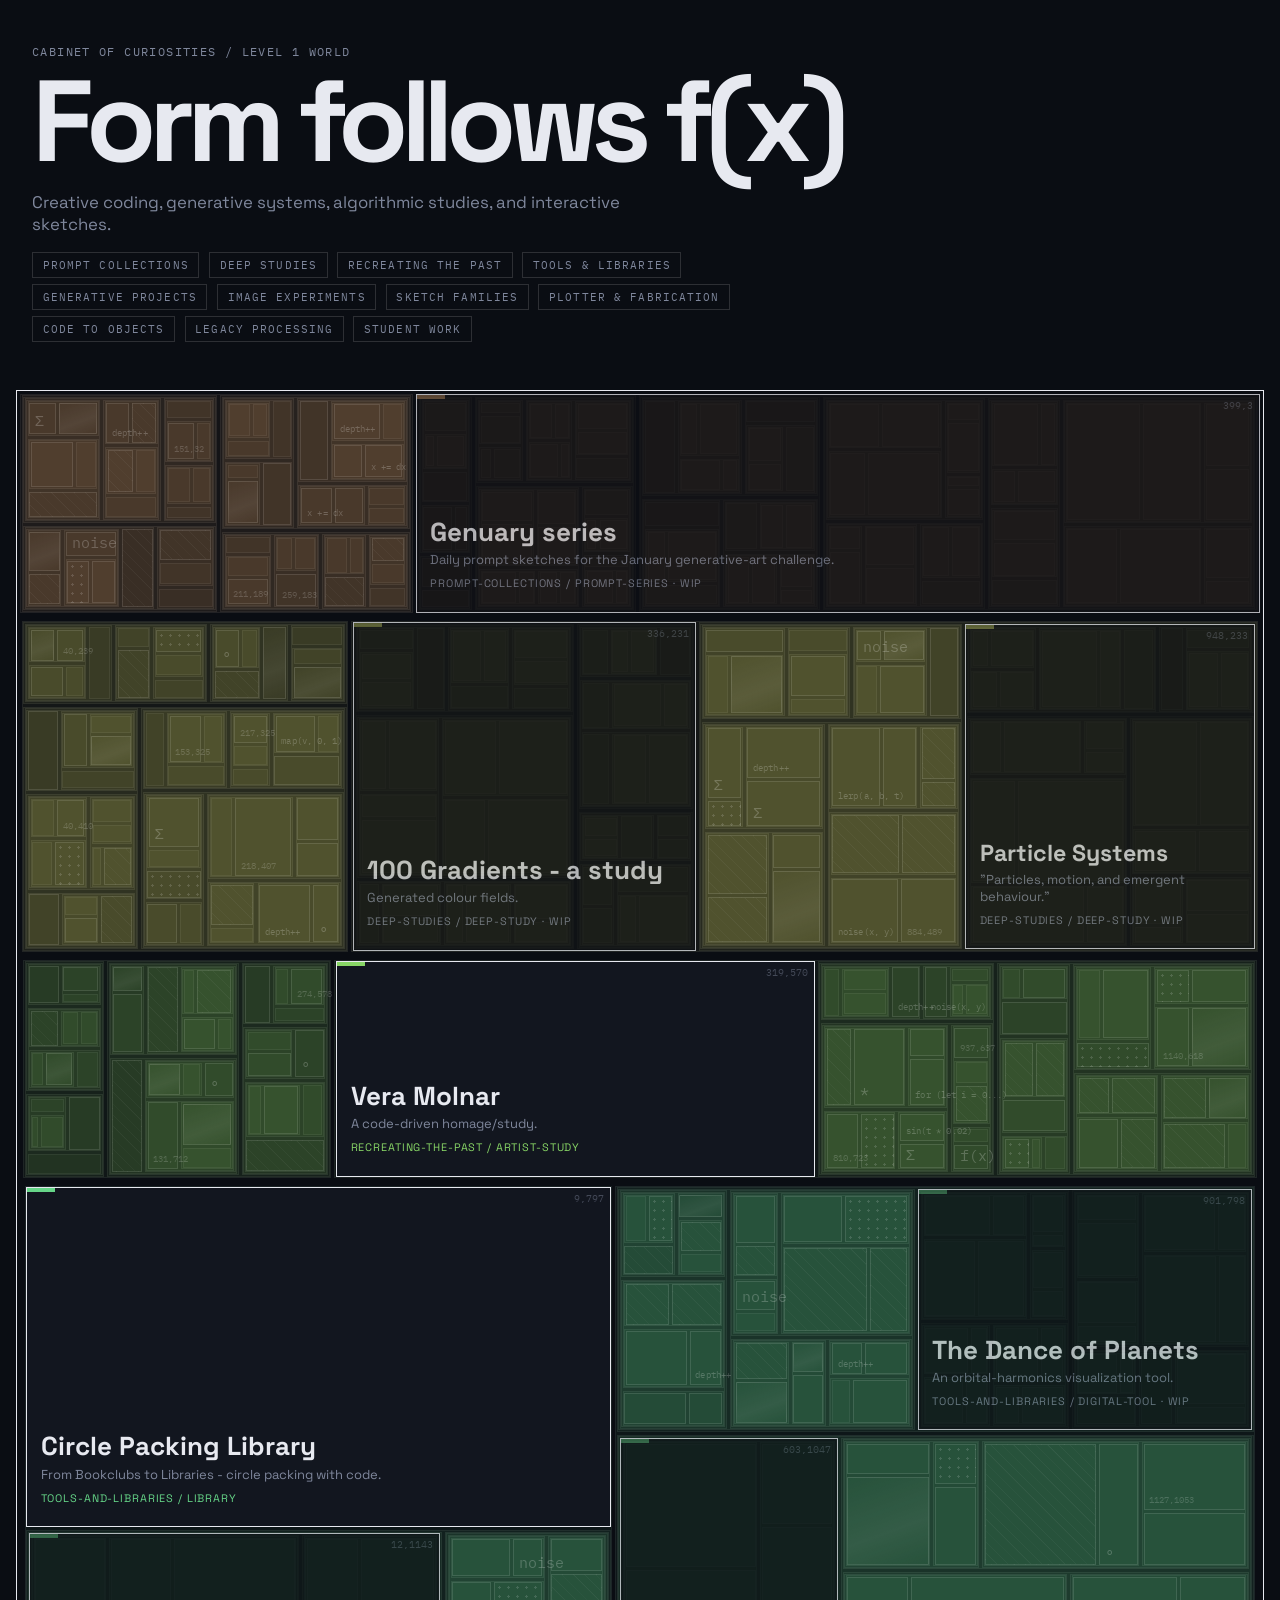
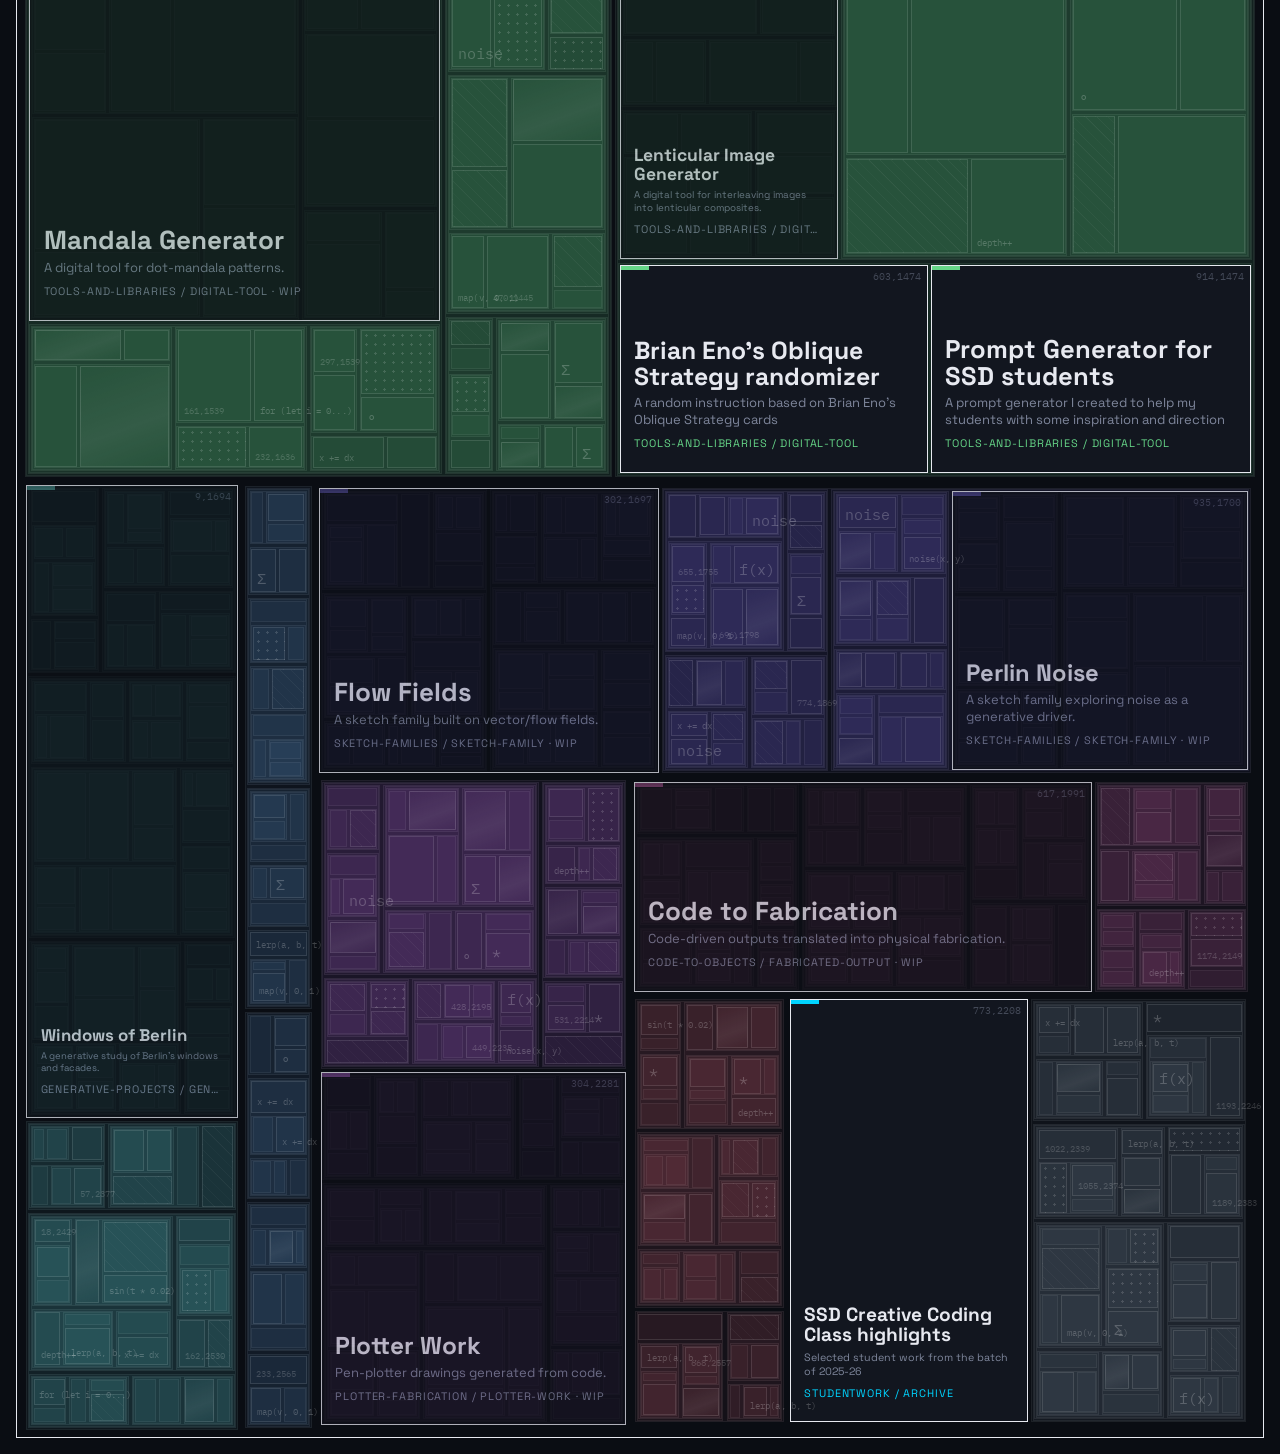
==== commit d858a056: "Reorganize docs/ into content vs. system folders Mirrors Cabinet's docs/ reorg (7447a0b): a leading " ====
--- a/docs/index.html
+++ b/docs/index.html
@@ -7,8 +7,8 @@
   <link rel="preconnect" href="https://fonts.googleapis.com" />
   <link rel="preconnect" href="https://fonts.gstatic.com" crossorigin />
   <link href="https://fonts.googleapis.com/css2?family=IBM+Plex+Mono:wght@400;500;700&family=Space+Grotesk:wght@300;400;500;700&display=swap" rel="stylesheet" />
-  <link rel="stylesheet" href="assets/css/fffx-tokens.css" />
-  <link rel="stylesheet" href="assets/css/fffx-landing.css" />
+  <link rel="stylesheet" href="_assets/backend/css/fffx-tokens.css" />
+  <link rel="stylesheet" href="_assets/backend/css/fffx-landing.css" />
 </head>
 <body class="fffx-landing">
   <header class="site-header">
@@ -22,8 +22,8 @@
 
   <main id="subdivision-field" aria-label="fffx project field"></main>
 
-  <script type="module" src="assets/js/fffx-data.js"></script>
-  <script type="module" src="assets/js/fffx-generated-content.js"></script>
-  <script type="module" src="assets/js/fffx-layout.js"></script>
+  <script type="module" src="_assets/backend/js/fffx-data.js"></script>
+  <script type="module" src="_assets/backend/js/fffx-generated-content.js"></script>
+  <script type="module" src="_assets/backend/js/fffx-layout.js"></script>
 </body>
 </html>
--- a/docs/_assets/backend/css/fffx-tokens.css
+++ b/docs/_assets/backend/css/fffx-tokens.css
@@ -0,0 +1,25 @@
+/* Single source of truth for fffx's colour + font values, shared
+   between two otherwise-separate flows:
+   - the landing page (landing.css, loaded directly by index.html,
+     which bypasses MkDocs Material entirely)
+   - the rest of the site (stylesheets/fffx-material.css, loaded via
+     mkdocs.yml's extra_css, mapping these onto Material's own --md-*
+     variable names)
+   Change a value here once; both flows pick it up. Section accent hues
+   stay local to landing.css — they're a landing-page-only concept
+   (per-portal category colour), not used in Material's generic content
+   pages. */
+:root {
+  --fffx-bg: #0a0d13;
+  --fffx-ink: #e7e9f0;
+  --fffx-muted: #7f879c;
+  --fffx-line: rgba(255, 255, 255, 0.14);
+  --fffx-line-soft: rgba(255, 255, 255, 0.06);
+  --fffx-tile: #12161f;
+  --fffx-tile-hover: #1b212c;
+  --fffx-accent: #00d4ff;
+  --fffx-filler-mark: rgba(255, 255, 255, 0.22);
+
+  --fffx-font-display: "Space Grotesk", system-ui, -apple-system, BlinkMacSystemFont, "Segoe UI", sans-serif;
+  --fffx-font-mono: "IBM Plex Mono", "Courier New", monospace;
+}
--- a/docs/_assets/backend/css/fffx-landing.css
+++ b/docs/_assets/backend/css/fffx-landing.css
@@ -0,0 +1,495 @@
+.fffx-landing {
+  /* v2.0 dark + cyan palette, sourced from tokens.css (loaded before
+     this file in index.html) rather than hardcoded here — tokens.css is
+     the single source of truth shared with the Material-side override
+     (stylesheets/fffx-material.css). Token *names* below are unchanged
+     from v1.0 (DESIGN-SYSTEM.md/LANDING-PAGE-NOTES.md already document
+     them); only where their values come from changed. --ink now holds
+     light text/border colour (dark bg needs light ink, not dark),
+     --tile is a dark slate a touch lighter than --bg rather than
+     near-white, and --accent is reserved as the *single* saturated
+     colour on the page — cyan — used only for hover/focus states and as
+     the fallback tile accent, never as a section colour. */
+  --bg: var(--fffx-bg);
+  --ink: var(--fffx-ink);
+  --muted: var(--fffx-muted);
+  --line: var(--fffx-line);
+  --line-soft: var(--fffx-line-soft);
+  --tile: var(--fffx-tile);
+  --tile-hover: var(--fffx-tile-hover);
+  --accent: var(--fffx-accent);
+  --filler-mark: var(--fffx-filler-mark);
+
+  /* One accent hue per `section` value (see data.js), all at matched
+     saturation/lightness (58%/62%) so no section reads as more or less
+     important than another by colour alone — only hue differs. Spaced
+     36° apart around the wheel, offset to avoid the ~175–205° band
+     where --accent's cyan sits, so no section hue gets confused with
+     the one global interactive accent. No section reuses --accent
+     (an earlier version special-cased Tools & Libraries to do that;
+     dropped now that --accent's role is strictly "the one cross-cutting
+     accent," not a section's brand colour). */
+  --accent-prompt-collections: hsl(30, 58%, 62%);
+  --accent-deep-studies: hsl(66, 58%, 62%);
+  --accent-recreating-the-past: hsl(102, 58%, 62%);
+  --accent-tools-and-libraries: hsl(138, 58%, 62%);
+  --accent-generative-projects: hsl(174, 58%, 62%);
+  --accent-image-experiments: hsl(210, 58%, 62%);
+  --accent-sketch-families: hsl(246, 58%, 62%);
+  --accent-plotter-fabrication: hsl(282, 58%, 62%);
+  --accent-code-to-objects: hsl(318, 58%, 62%);
+  --accent-legacy-processing: hsl(354, 58%, 62%);
+
+  /* v2.0 phase 6: primary text (headings, body, the section menu) moves
+     off the system-sans stack onto Space Grotesk; the mono *accent*
+     elements (eyebrow, coords, tags, filler marks — already isolated
+     via var(--font-mono) below) upgrade from "Courier New" to IBM Plex
+     Mono. Also sourced from tokens.css now, not hardcoded here. */
+  --font-display: var(--fffx-font-display);
+  --font-mono: var(--fffx-font-mono);
+
+  margin: 0;
+  background: var(--bg);
+  color: var(--ink);
+  font-family: var(--font-display);
+}
+
+.fffx-landing * {
+  box-sizing: border-box;
+}
+
+/* ---------- header ---------- */
+
+.fffx-landing .site-header {
+  padding: 2rem;
+  max-width: 880px;
+}
+
+.fffx-landing .eyebrow {
+  font-family: var(--font-mono);
+  text-transform: uppercase;
+  letter-spacing: 0.12em;
+  font-size: 0.72rem;
+  color: var(--muted);
+}
+
+.fffx-landing h1 {
+  margin: 0;
+  font-size: clamp(3rem, 9vw, 8rem);
+  line-height: 0.9;
+  letter-spacing: -0.07em;
+}
+
+.fffx-landing .intro {
+  max-width: 620px;
+  font-size: 1.05rem;
+  color: var(--muted);
+}
+
+/* ---------- section menu ---------- */
+
+.fffx-landing .fffx-section-menu {
+  display: flex;
+  flex-wrap: wrap;
+  gap: 0.4rem 0.6rem;
+  margin-top: 1.1rem;
+}
+
+.fffx-landing .fffx-section-menu button {
+  font-family: var(--font-mono);
+  font-size: 0.7rem;
+  text-transform: uppercase;
+  letter-spacing: 0.1em;
+  color: var(--muted);
+  background: none;
+  border: 1px solid var(--line);
+  padding: 0.3rem 0.6rem;
+  cursor: pointer;
+  transition: color 150ms ease, border-color 150ms ease;
+}
+
+.fffx-landing .fffx-section-menu button:hover,
+.fffx-landing .fffx-section-menu button:focus-visible {
+  color: var(--accent);
+  border-color: var(--accent);
+}
+
+/* ---------- the subdivision field ---------- */
+
+.fffx-landing #subdivision-field {
+  position: relative;
+  margin: 1rem;
+  min-height: 72vh;
+  border: 1px solid var(--ink);
+  overflow: hidden;
+  background: var(--bg);
+}
+
+/* ---------- structure layer (the actual subdivision, drawn) ---------- */
+/*
+   One .fffx-struct div per non-root rect in the tree, root-to-leaf
+   order, each inset a couple px from its own raw bounds. Because a
+   child's inset bounds always sit inside its parent's, and elements are
+   appended parent-before-child, the visible gap at every split shows the
+   parent's (semi-transparent) fill underneath — that gap *is* the
+   subdivision line. Background colour/alpha is set inline per rect in
+   layout.js, not here, so depth-based darkening lives in JS, alongside
+   the rect data it depends on.
+*/
+.fffx-landing .fffx-struct {
+  position: absolute;
+  pointer-events: none;
+  border: 1px solid var(--line-soft);
+}
+
+/* ---------- project tiles ---------- */
+
+.fffx-landing .fffx-tile {
+  position: absolute;
+  display: flex;
+  flex-direction: column;
+  justify-content: flex-end;
+  padding: 0.85rem;
+  text-decoration: none;
+  color: var(--ink);
+  border: 1.5px solid var(--ink);
+  background: var(--tile);
+  overflow: hidden;
+  transition: transform 180ms ease, background 180ms ease, border-width 120ms ease;
+  --tile-accent: var(--accent);
+}
+
+/* data-section -> --tile-accent. One line per section value in data.js;
+   anything unrecognised just falls back to --accent above. */
+.fffx-landing .fffx-tile[data-section="prompt-collections"] { --tile-accent: var(--accent-prompt-collections); }
+.fffx-landing .fffx-tile[data-section="deep-studies"] { --tile-accent: var(--accent-deep-studies); }
+.fffx-landing .fffx-tile[data-section="recreating-the-past"] { --tile-accent: var(--accent-recreating-the-past); }
+.fffx-landing .fffx-tile[data-section="tools-and-libraries"] { --tile-accent: var(--accent-tools-and-libraries); }
+.fffx-landing .fffx-tile[data-section="generative-projects"] { --tile-accent: var(--accent-generative-projects); }
+.fffx-landing .fffx-tile[data-section="image-experiments"] { --tile-accent: var(--accent-image-experiments); }
+.fffx-landing .fffx-tile[data-section="sketch-families"] { --tile-accent: var(--accent-sketch-families); }
+.fffx-landing .fffx-tile[data-section="plotter-fabrication"] { --tile-accent: var(--accent-plotter-fabrication); }
+.fffx-landing .fffx-tile[data-section="code-to-objects"] { --tile-accent: var(--accent-code-to-objects); }
+.fffx-landing .fffx-tile[data-section="legacy-processing"] { --tile-accent: var(--accent-legacy-processing); }
+
+.fffx-landing .fffx-tile-tab {
+  position: absolute;
+  top: 0;
+  left: 0;
+  width: 28px;
+  max-width: 38%;
+  height: 4px;
+  background: var(--tile-accent);
+  z-index: 3;
+}
+
+.fffx-landing .fffx-tile::before {
+  content: "";
+  position: absolute;
+  inset: 0;
+  background-image: var(--thumb);
+  background-size: cover;
+  background-position: center;
+  opacity: 0.22;
+  filter: grayscale(1);
+  transition: opacity 200ms ease;
+}
+
+.fffx-landing .fffx-tile:hover,
+.fffx-landing .fffx-tile:focus-visible {
+  transform: scale(1.015);
+  background: var(--tile-hover);
+  border-width: 2.5px;
+  z-index: 20;
+}
+
+.fffx-landing .fffx-tile:hover::before,
+.fffx-landing .fffx-tile:focus-visible::before {
+  opacity: 0.34;
+}
+
+.fffx-landing .fffx-tile:focus-visible {
+  outline: 2px solid var(--accent);
+  outline-offset: 3px;
+}
+
+/* status: "wip" de-emphasis: content that exists as a portal but isn't
+   actually written yet. Still a real, clickable tile — just visually
+   quieter, so it doesn't compete with finished content for attention.
+   Signalled by line weight, not dashing: a thinner border at rest, and
+   a smaller hover/focus jump than a live tile gets — see the live-tile
+   border rule above (1.5px solid, jumping to 2.5px on hover) for the
+   weights this is quieter than. */
+.fffx-landing .fffx-tile--muted {
+  border-width: 1px;
+  background: var(--bg);
+  opacity: 0.72;
+}
+
+.fffx-landing .fffx-tile--muted:hover,
+.fffx-landing .fffx-tile--muted:focus-visible {
+  border-width: 2px;
+  opacity: 1;
+  background: var(--tile);
+}
+
+.fffx-landing .fffx-tile--muted .fffx-tile-meta {
+  color: var(--muted);
+}
+
+.fffx-landing .fffx-tile--muted .fffx-tile-tab {
+  opacity: 0.5;
+}
+
+/* live-resubdivision hint: four hairlines that grow in from the tile's
+   own edges on hover, as if the algorithm just re-split this rectangle
+   — two verticals offset from the right edge, two horizontals offset
+   from the top edge, at k and 2k where k = 10% of the tile's shorter
+   dimension (--split-k, set per-tile in layout.js from rect.width/
+   rect.height, so the offsets scale with the tile rather than being a
+   fixed px value that would look right on one tile size and wrong on
+   another). Replaces an earlier version: a single cross of two lines
+   meeting at the tile's center — visually read as a generic "2x2 grid"
+   rather than a re-subdivision cue. */
+.fffx-landing .fffx-tile-split {
+  position: absolute;
+  z-index: 1;
+  background: var(--line);
+  transition: transform 220ms ease, opacity 220ms ease;
+  opacity: 0;
+}
+
+.fffx-landing .fffx-tile-split-v1,
+.fffx-landing .fffx-tile-split-v2 {
+  top: 0;
+  bottom: 0;
+  width: 1px;
+  transform: scaleY(0);
+}
+
+.fffx-landing .fffx-tile-split-v1 {
+  right: var(--split-k, 10%);
+}
+
+.fffx-landing .fffx-tile-split-v2 {
+  right: calc(var(--split-k, 10%) * 2);
+}
+
+.fffx-landing .fffx-tile-split-h1,
+.fffx-landing .fffx-tile-split-h2 {
+  left: 0;
+  right: 0;
+  height: 1px;
+  transform: scaleX(0);
+}
+
+.fffx-landing .fffx-tile-split-h1 {
+  top: var(--split-k, 10%);
+}
+
+.fffx-landing .fffx-tile-split-h2 {
+  top: calc(var(--split-k, 10%) * 2);
+}
+
+.fffx-landing .fffx-tile:hover .fffx-tile-split,
+.fffx-landing .fffx-tile:focus-visible .fffx-tile-split {
+  opacity: 1;
+}
+
+.fffx-landing .fffx-tile:hover .fffx-tile-split-v1,
+.fffx-landing .fffx-tile:hover .fffx-tile-split-v2,
+.fffx-landing .fffx-tile:focus-visible .fffx-tile-split-v1,
+.fffx-landing .fffx-tile:focus-visible .fffx-tile-split-v2 {
+  transform: scaleY(1);
+}
+
+.fffx-landing .fffx-tile:hover .fffx-tile-split-h1,
+.fffx-landing .fffx-tile:hover .fffx-tile-split-h2,
+.fffx-landing .fffx-tile:focus-visible .fffx-tile-split-h1,
+.fffx-landing .fffx-tile:focus-visible .fffx-tile-split-h2 {
+  transform: scaleX(1);
+}
+
+.fffx-landing .fffx-tile-content {
+  position: relative;
+  z-index: 2;
+}
+
+.fffx-landing .fffx-tile h2 {
+  margin: 0;
+  /* --tile-title-size is set per-tile in layout.js from the tile's own
+     rect width/height — falls back to a fixed size only if JS hasn't
+     run (shouldn't happen, but degrades sanely). */
+  font-size: var(--tile-title-size, 1.1rem);
+  line-height: 1.05;
+  /* Safety net, not the primary fix: even with tile-relative sizing,
+     a long title in a small tile clamps to 2 lines with an ellipsis
+     instead of silently overflowing past overflow:hidden. */
+  display: -webkit-box;
+  -webkit-box-orient: vertical;
+  -webkit-line-clamp: 2;
+  line-clamp: 2;
+  overflow: hidden;
+}
+
+.fffx-landing .fffx-tile p {
+  margin: 0.3rem 0 0;
+  font-size: var(--tile-body-size, 0.82rem);
+  color: var(--muted);
+  display: -webkit-box;
+  -webkit-box-orient: vertical;
+  -webkit-line-clamp: 2;
+  line-clamp: 2;
+  overflow: hidden;
+}
+
+.fffx-landing .fffx-tile-meta {
+  margin-top: 0.5rem;
+  font-size: 0.68rem;
+  text-transform: uppercase;
+  letter-spacing: 0.08em;
+  color: var(--tile-accent);
+  white-space: nowrap;
+  overflow: hidden;
+  text-overflow: ellipsis;
+}
+
+.fffx-landing .fffx-tile-tags {
+  position: relative;
+  z-index: 2;
+  list-style: none;
+  display: flex;
+  flex-wrap: wrap;
+  gap: 0.3rem;
+  margin: 0.5rem 0 0;
+  padding: 0;
+  max-height: 0;
+  opacity: 0;
+  overflow: hidden;
+  transition: max-height 180ms ease, opacity 180ms ease;
+}
+
+.fffx-landing .fffx-tile:hover .fffx-tile-tags,
+.fffx-landing .fffx-tile:focus-visible .fffx-tile-tags {
+  max-height: 3rem;
+  opacity: 1;
+}
+
+.fffx-landing .fffx-tile-tags li {
+  font-family: var(--font-mono);
+  font-size: 0.62rem;
+  letter-spacing: 0.03em;
+  color: var(--muted);
+  border: 1px solid var(--line);
+  padding: 0.05rem 0.35rem;
+}
+
+.fffx-landing .fffx-tile-coord {
+  position: absolute;
+  top: 4px;
+  right: 6px;
+  z-index: 2;
+  font-family: var(--font-mono);
+  font-size: 0.6rem;
+  color: var(--muted);
+  opacity: 0.45;
+}
+
+/* ---------- filler cells ---------- */
+
+.fffx-landing .fffx-cell {
+  position: absolute;
+  border: 1px solid var(--line-soft);
+  transition: background-position 600ms ease, opacity 300ms ease;
+}
+
+.fffx-landing .fffx-cell--plain {
+  background: transparent;
+}
+
+.fffx-landing .fffx-cell--hatch {
+  background-image: repeating-linear-gradient(
+    45deg,
+    transparent,
+    transparent 7px,
+    var(--line-soft) 8px
+  );
+}
+
+.fffx-landing .fffx-cell--dots {
+  background-image: radial-gradient(var(--line) 1px, transparent 1.4px);
+  background-size: 9px 9px;
+  background-position: 0 0;
+}
+
+.fffx-landing .fffx-cell--gradient {
+  background-image: linear-gradient(
+    160deg,
+    transparent,
+    var(--line-soft) 60%,
+    transparent
+  );
+}
+
+.fffx-landing .fffx-cell--glyph,
+.fffx-landing .fffx-cell--code,
+.fffx-landing .fffx-cell--coord {
+  display: flex;
+  align-items: flex-end;
+  justify-content: flex-start;
+  padding: 0.3rem;
+}
+
+.fffx-landing .fffx-cell-mark {
+  font-family: var(--font-mono);
+  color: var(--filler-mark);
+  line-height: 1;
+}
+
+.fffx-landing .fffx-cell-glyph {
+  font-size: 0.95rem;
+}
+
+.fffx-landing .fffx-cell-code {
+  font-size: 0.58rem;
+  letter-spacing: 0.01em;
+  white-space: nowrap;
+}
+
+.fffx-landing .fffx-cell-coord {
+  font-size: 0.58rem;
+  opacity: 0.8;
+}
+
+.fffx-landing .fffx-cell:hover {
+  background-position: 4px 3px;
+}
+
+/* ---------- responsive ---------- */
+
+@media (max-width: 700px) {
+  .fffx-landing .site-header {
+    padding: 1.25rem;
+  }
+
+  .fffx-landing #subdivision-field {
+    margin: 0.75rem;
+    min-height: 120vh;
+  }
+}
+
+.fffx-landing.fffx-is-mobile .fffx-cell {
+  opacity: 0.6;
+}
+
+/* ---------- motion safety ---------- */
+
+@media (prefers-reduced-motion: reduce) {
+  .fffx-landing .fffx-tile,
+  .fffx-landing .fffx-tile::before,
+  .fffx-landing .fffx-tile-split,
+  .fffx-landing .fffx-tile-tags,
+  .fffx-landing .fffx-cell {
+    transition: none;
+  }
+}
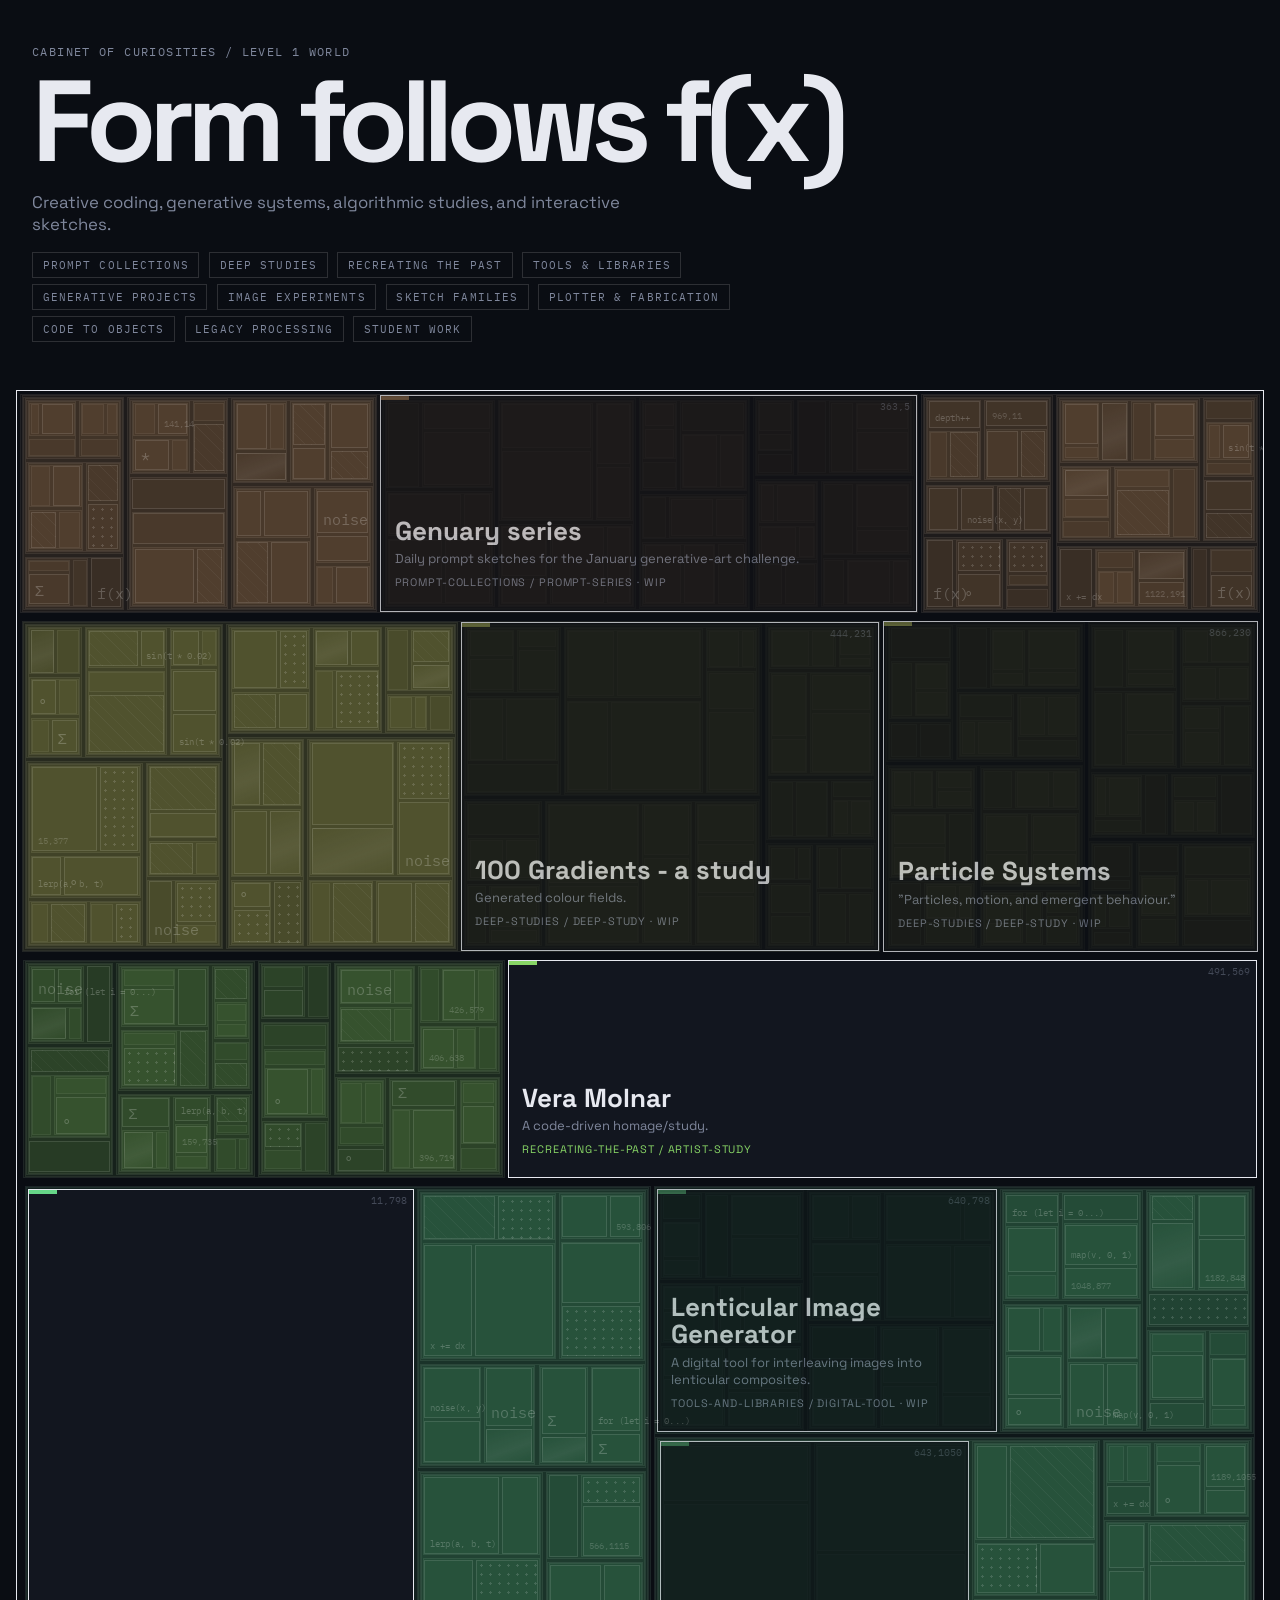
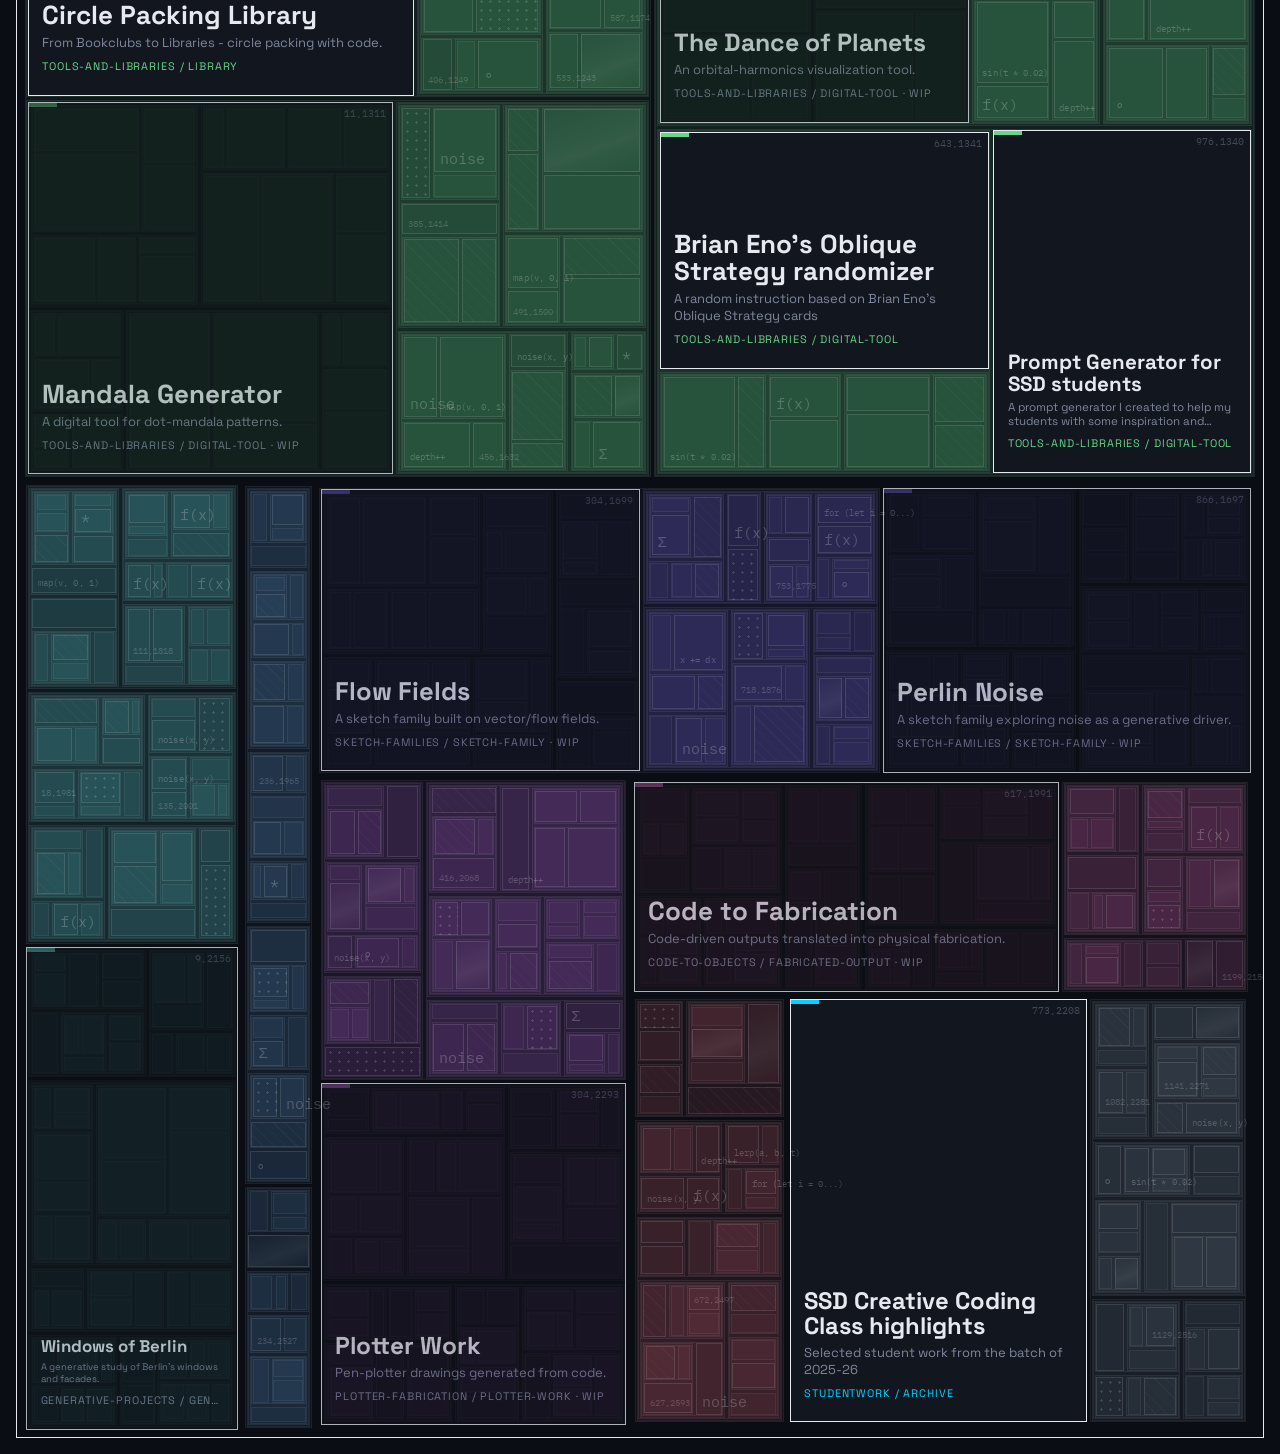
==== commit a49c771f: "feat: add Cloudflare Web Analytics beacon MkDocs pages get it via theme.custom_dir: overrides + over" ====
--- a/docs/index.html
+++ b/docs/index.html
@@ -25,5 +25,6 @@
   <script type="module" src="_assets/backend/js/fffx-data.js"></script>
   <script type="module" src="_assets/backend/js/fffx-generated-content.js"></script>
   <script type="module" src="_assets/backend/js/fffx-layout.js"></script>
+<!-- Cloudflare Web Analytics --><script type='module' src='https://static.cloudflareinsights.com/beacon.min.js' data-cf-beacon='{"token": "16664b6ab6d449a799db2dbcfb97c6ce"}'></script><!-- End Cloudflare Web Analytics -->
 </body>
 </html>
